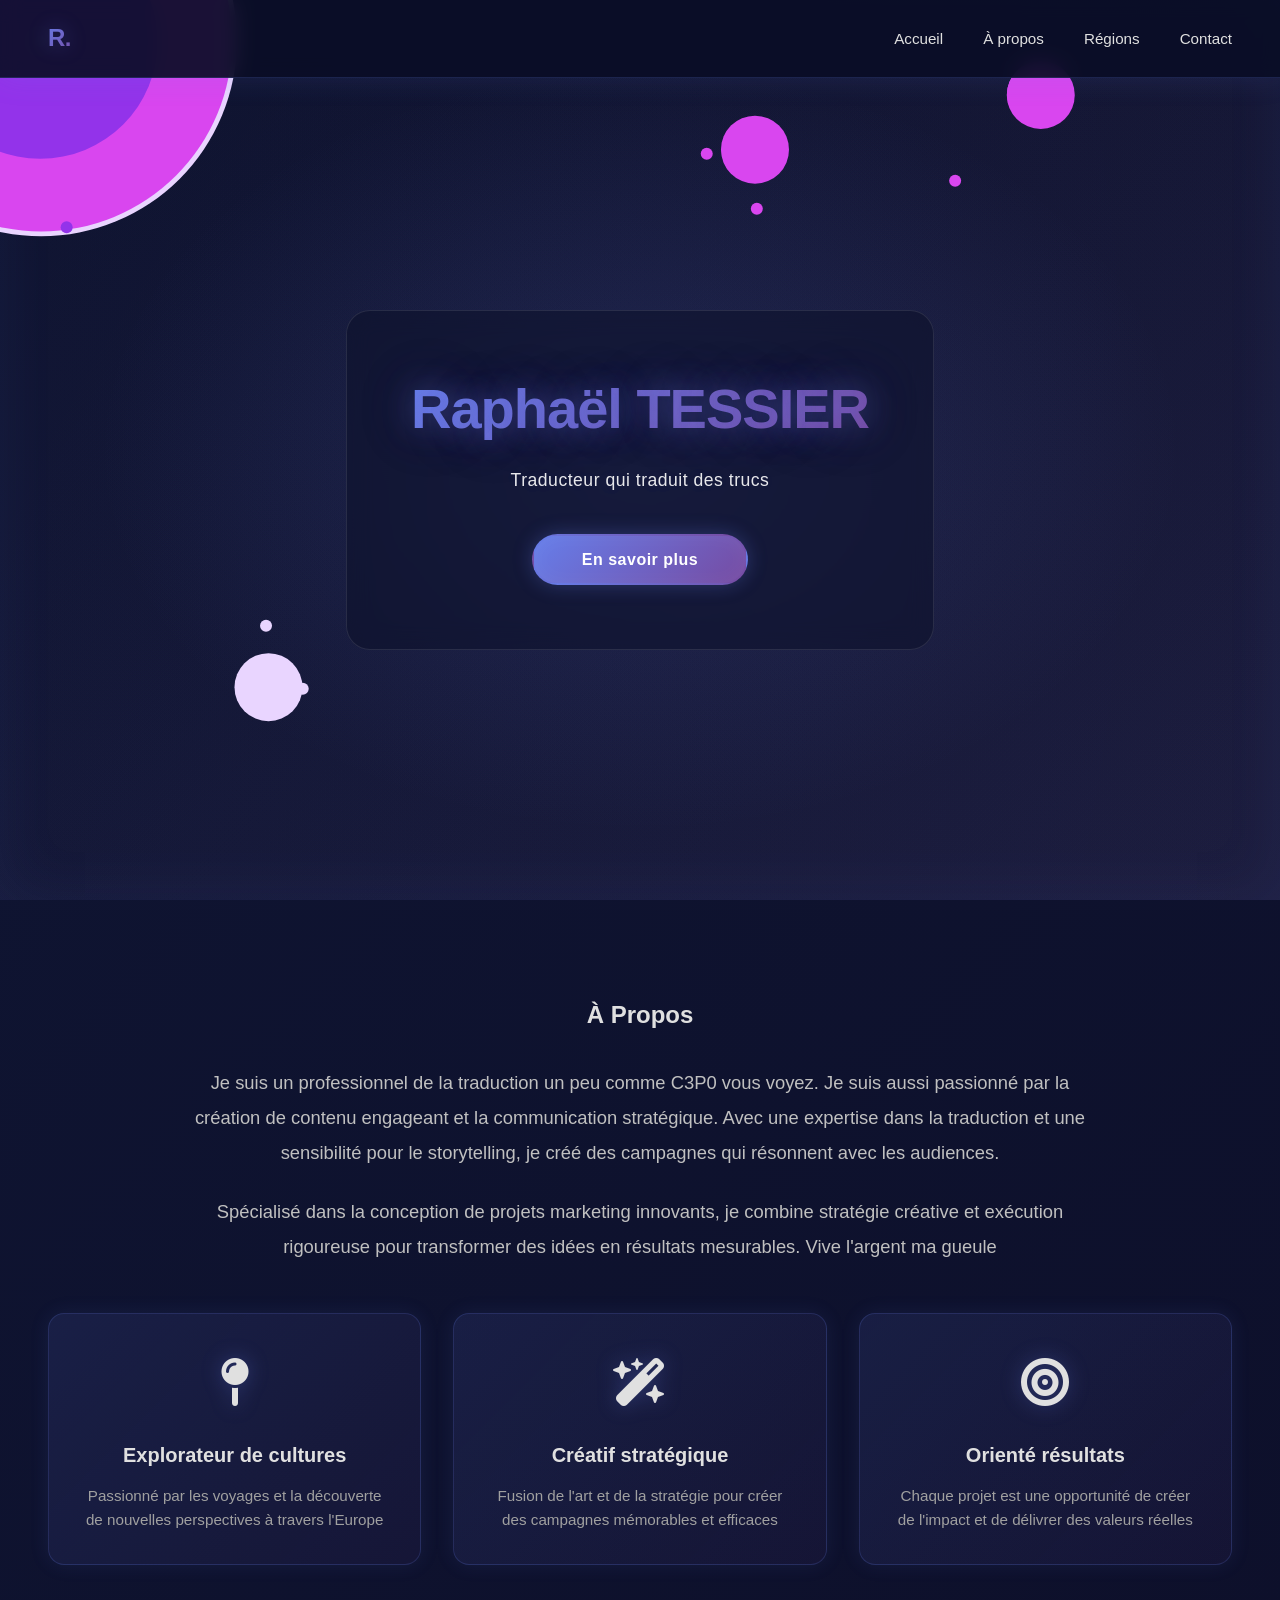
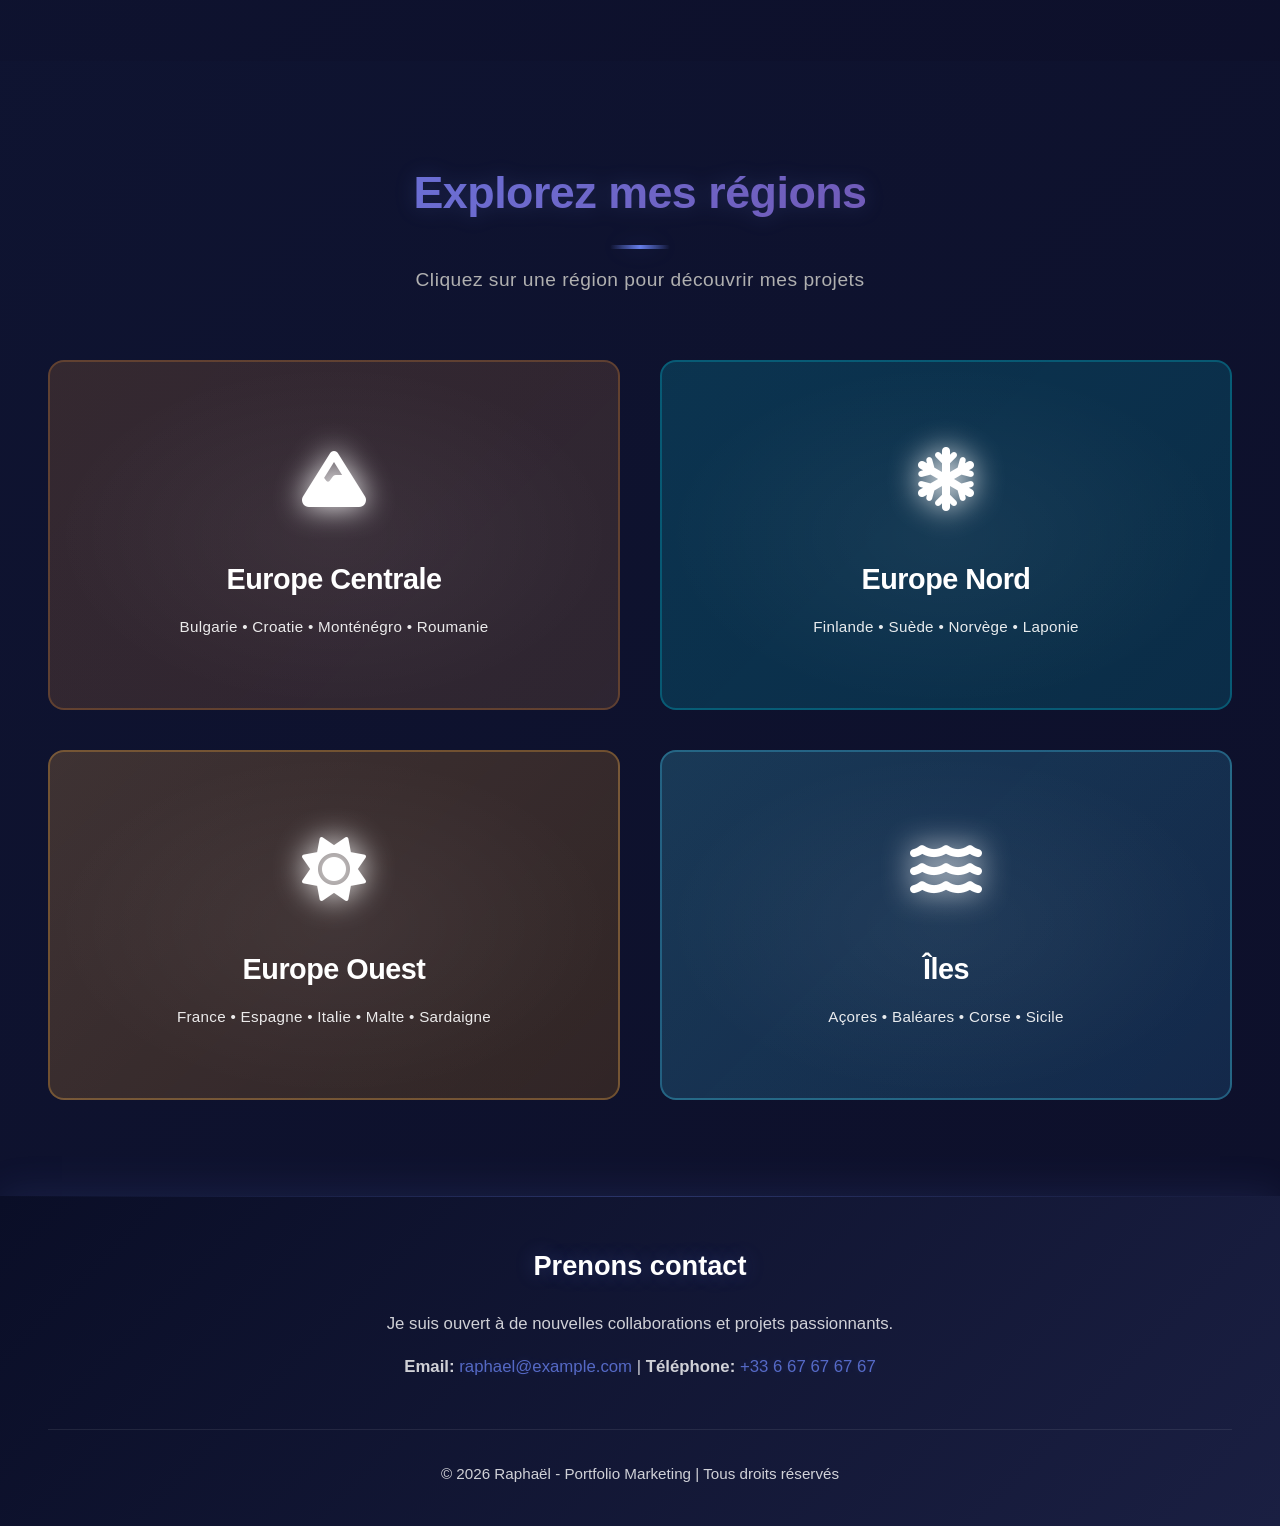
==== index.html @ 7eb0694b "V1" ====
<!DOCTYPE html>
<html lang="fr">
<head>
    <meta charset="UTF-8">
    <meta name="viewport" content="width=device-width, initial-scale=1.0">
    <title>Raphaël - Portfolio Marketing</title>
    <link rel="stylesheet" href="https://cdnjs.cloudflare.com/ajax/libs/font-awesome/6.4.0/css/all.min.css">
    <link rel="stylesheet" href="style.css">
    <!-- CSS externe: tous les styles sont dans style.css -->
</head>
<body>
    <script>
        // Scrollbar color based on active section
        const sections = document.querySelectorAll('section');
        const html = document.documentElement;

        const observer = new IntersectionObserver((entries) => {
            entries.forEach(entry => {
                if (entry.isIntersecting) {
                    const sectionId = entry.target.id;
                    let sectionClass = 'section-accueil';
                    
                    if (sectionId === 'accueil') sectionClass = 'section-accueil';
                    else if (sectionId === 'bio') sectionClass = 'section-bio';
                    else if (sectionId === 'portfolio') sectionClass = 'section-bio';
                    else if (sectionId === 'contact-footer') sectionClass = 'section-footer';
                    
                    html.className = sectionClass;
                }
            });
        }, {
            threshold: 0.3
        });

        sections.forEach(section => observer.observe(section));
    </script>
    <!-- NAVIGATION -->
    <nav>
        <div class="nav-brand">R.</div>
        <ul class="nav-links">
            <li><a href="#accueil">Accueil</a></li>
            <li><a href="#bio">À propos</a></li>
            <li><a href="#portfolio">Régions</a></li>
            <li><a href="#contact-footer">Contact</a></li>
        </ul>
    </nav>

    <!-- HERO / COVER PAGE -->
    <section id="accueil" class="hero">
        <canvas id="hero-canvas" class="hero-canvas"></canvas>
        
        <div class="hero-content">
            <h1>Raphaël TESSIER</h1>
            <p>Traducteur qui traduit des trucs</p>
            <button class="cta-button" onclick="document.getElementById('bio').scrollIntoView({behavior: 'smooth'})">En savoir plus</button>
        </div>
    </section>

    <!-- BIO SECTION -->
    <section id="bio" class="bio-section">
        <div class="bio-header">
            <h2>À Propos</h2>
        </div>
        <div class="bio-text">
            <p>
                Je suis un professionnel de la traduction un peu comme C3P0 vous voyez. Je suis aussi passionné par la création de contenu engageant et la communication stratégique. Avec une expertise dans la traduction et une sensibilité pour le storytelling, je créé des campagnes qui résonnent avec les audiences.
            </p>
            <p>
                Spécialisé dans la conception de projets marketing innovants, je combine stratégie créative et exécution rigoureuse pour transformer des idées en résultats mesurables. Vive l'argent ma gueule
            </p>
        </div>
        <div class="bio-highlights">
            <div class="highlight">
                <div class="highlight-icon"><i class="fas fa-map-pin"></i></div>
                <div class="highlight-content">
                    <h3>Explorateur de cultures</h3>
                    <p>Passionné par les voyages et la découverte de nouvelles perspectives à travers l'Europe</p>
                </div>
            </div>
            <div class="highlight">
                <div class="highlight-icon"><i class="fas fa-wand-magic-sparkles"></i></div>
                <div class="highlight-content">
                    <h3>Créatif stratégique</h3>
                    <p>Fusion de l'art et de la stratégie pour créer des campagnes mémorables et efficaces</p>
                </div>
            </div>
            <div class="highlight">
                <div class="highlight-icon"><i class="fas fa-bullseye"></i></div>
                <div class="highlight-content">
                    <h3>Orienté résultats</h3>
                    <p>Chaque projet est une opportunité de créer de l'impact et de délivrer des valeurs réelles</p>
                </div>
            </div>
        </div>
    </section>

    <!-- PORTFOLIO SECTIONS GRID -->
    <section id="portfolio" class="portfolio-section">
        <div class="portfolio-header">
            <h2>Explorez mes régions</h2>
            <p>Cliquez sur une région pour découvrir mes projets</p>
        </div>
        <div class="portfolio-grid">
            <a href="europe-centrale.html" class="portfolio-tile tile-centrale">
                <div class="tile-icon"><i class="fas fa-mountain"></i></div>
                <h3>Europe Centrale</h3>
                <p>Bulgarie • Croatie • Monténégro • Roumanie</p>
                <div class="tile-glow"></div>
            </a>
            <a href="europe-nord.html" class="portfolio-tile tile-nord">
                <div class="tile-icon"><i class="fas fa-snowflake"></i></div>
                <h3>Europe Nord</h3>
                <p>Finlande • Suède • Norvège • Laponie</p>
                <div class="tile-glow"></div>
            </a>
            <a href="europe-ouest.html" class="portfolio-tile tile-ouest">
                <div class="tile-icon"><i class="fas fa-sun"></i></div>
                <h3>Europe Ouest</h3>
                <p>France • Espagne • Italie • Malte • Sardaigne</p>
                <div class="tile-glow"></div>
            </a>
            <a href="iles.html" class="portfolio-tile tile-iles">
                <div class="tile-icon"><i class="fas fa-water"></i></div>
                <h3>Îles</h3>
                <p>Açores • Baléares • Corse • Sicile</p>
                <div class="tile-glow"></div>
            </a>
        </div>
    </section>

    <!-- CONTACT FOOTER -->
    <footer id="contact-footer">
        <div class="footer-content">
            <h3>Prenons contact</h3>
            <p>Je suis ouvert à de nouvelles collaborations et projets passionnants.</p>
            <p>
                <strong>Email:</strong> <a href="mailto:raphael@example.com">raphael@example.com</a> | 
                <strong>Téléphone:</strong> <a href="tel:+33612345678">+33 6 67 67 67 67</a>
            </p>
            <p style="margin-top: 3rem; border-top: 1px solid rgba(255,255,255,0.1); padding-top: 2rem; font-size: 0.95rem;">
                &copy; 2026 Raphaël - Portfolio Marketing | Tous droits réservés
            </p>
        </div>
    </footer>

    <script>
        // ==================== LUCIOLES DANS HERO ====================
        const heroCanvas = document.getElementById('hero-canvas');
        const heroSection = document.getElementById('accueil');
        const ctx = heroCanvas.getContext('2d');

        let W, H;
        function resizeHeroCanvas() {
            W = heroCanvas.width = heroSection.offsetWidth;
            H = heroCanvas.height = heroSection.offsetHeight;
        }
        resizeHeroCanvas();
        window.addEventListener('resize', resizeHeroCanvas, { passive: true });

        // ==================== LUCIOLES STATE ====================
        const NUM_LUCIOLES = 4;
        const lucioles = [];

        class Luciole {
            constructor(x, y) {
                this.x = x;
                this.y = y;
                this.vx = (Math.random() - 0.5) * 2;
                this.vy = (Math.random() - 0.5) * 2;
                this.wanderAngle = Math.random() * Math.PI * 2;
                this.time = Math.random() * Math.PI * 2;
                this.blinkPhase = Math.random() * Math.PI * 2;
                this.trail = [];
                this.particles = [];
                this.color = ['#a855f7', '#9333ea', '#d946ef', '#e9d5ff'][Math.floor(Math.random() * 4)];
            }

            update() {
                this.time += 0.012;
                
                // Wandering aléatoire
                this.wanderAngle += (Math.random() - 0.5) * 0.12;
                const wanderX = Math.cos(this.wanderAngle) * 1.5 + Math.sin(this.time * 0.8) * 0.8;
                const wanderY = Math.sin(this.wanderAngle) * 1.2 + Math.cos(this.time * 0.6) * 0.6;
                
                this.vx = 0.95 * this.vx + 0.05 * wanderX;
                this.vy = 0.95 * this.vy + 0.05 * wanderY;

                // Limiter la vélocité
                const speed = Math.hypot(this.vx, this.vy);
                if (speed > 3) {
                    this.vx = (this.vx / speed) * 3;
                    this.vy = (this.vy / speed) * 3;
                }

                this.x += this.vx;
                this.y += this.vy;

                // Confinement avec rebond
                if (this.x < 40 || this.x > W - 40) this.vx *= -0.8;
                if (this.y < 40 || this.y > H - 40) this.vy *= -0.8;
                this.x = Math.max(40, Math.min(W - 40, this.x));
                this.y = Math.max(40, Math.min(H - 40, this.y));

                // Trail
                this.trail.unshift({ x: this.x, y: this.y });
                if (this.trail.length > 20) this.trail.pop();

                // Blink
                this.blinkPhase += 0.05 + Math.sin(this.time * 0.5) * 0.02;

                // Particles
                if (Math.random() < 0.05) {
                    const angle = Math.random() * Math.PI * 2;
                    const dist = 20 + Math.random() * 40;
                    this.particles.push({
                        x: this.x + Math.cos(angle) * dist,
                        y: this.y + Math.sin(angle) * dist,
                        vx: (Math.random() - 0.5) * 3,
                        vy: (Math.random() - 0.5) * 3,
                        life: 1
                    });
                }

                // Update particles
                for (let i = this.particles.length - 1; i >= 0; i--) {
                    const p = this.particles[i];
                    p.x += p.vx;
                    p.y += p.vy;
                    p.life -= 0.025;
                    p.vy += 0.1;
                    if (p.life <= 0) this.particles.splice(i, 1);
                }
            }

            draw() {
                // Trail rendering - plus blurry et subtil
                for (let i = this.trail.length - 1; i >= 0; i--) {
                    const progress = 1 - i / this.trail.length;
                    const alpha = progress * progress * 0.12;  // Réduit pour plus de subtilité
                    const radius = progress * 8;  // Augmenté pour plus de blur
                    const grd = ctx.createRadialGradient(this.trail[i].x, this.trail[i].y, 0, this.trail[i].x, this.trail[i].y, radius * 5);  // Augmenté
                    grd.addColorStop(0, this.color.replace(')', `, ${alpha})`).replace('rgb', 'rgba'));
                    grd.addColorStop(1, this.color.replace(')', ', 0)').replace('rgb', 'rgba'));
                    ctx.beginPath();
                    ctx.arc(this.trail[i].x, this.trail[i].y, radius * 5, 0, Math.PI * 2);
                    ctx.fillStyle = grd;
                    ctx.fill();
                }

                // Particles rendering
                for (let i = this.particles.length - 1; i >= 0; i--) {
                    const p = this.particles[i];
                    const pGrad = ctx.createRadialGradient(p.x, p.y, 0, p.x, p.y, 6);  // Augmenté pour blur
                    pGrad.addColorStop(0, this.color.replace(')', `, ${p.life * 0.3})`).replace('rgb', 'rgba'));  // Réduit pour plus sombre
                    pGrad.addColorStop(1, this.color.replace(')', ', 0)').replace('rgb', 'rgba'));
                    ctx.beginPath();
                    ctx.arc(p.x, p.y, 6, 0, Math.PI * 2);
                    ctx.fillStyle = pGrad;
                    ctx.fill();
                }

                // Glow system - plus blurry, plus sombre, plus glowing
                const blink = Math.max(0.4, 0.65 + 0.35 * Math.sin(this.blinkPhase));  // Min réduit pour plus sombre
                const glowR = 56 * blink;  // Augmenté pour plus de glow
                
                // Halo externe subtil - délicat et soft
                const ambientGlow = ctx.createRadialGradient(this.x, this.y, 0, this.x, this.y, glowR * 3.5);
                ambientGlow.addColorStop(0, this.color.replace(')', `, ${0.5 * blink})`).replace('rgb', 'rgba'));
                ambientGlow.addColorStop(0.5, this.color.replace(')', `, ${0.2 * blink})`).replace('rgb', 'rgba'));
                ambientGlow.addColorStop(1, this.color.replace(')', ', 0)').replace('rgb', 'rgba'));
                ctx.beginPath();
                ctx.arc(this.x, this.y, glowR * 3.5, 0, Math.PI * 2);
                ctx.fillStyle = ambientGlow;
                ctx.fill();

                // Glow extérieur - subtil
                const outer = ctx.createRadialGradient(this.x, this.y, 0, this.x, this.y, glowR * 1.8);
                outer.addColorStop(0, this.color.replace(')', `, ${0.35 * blink})`).replace('rgb', 'rgba'));
                outer.addColorStop(1, this.color.replace(')', ', 0)').replace('rgb', 'rgba'));
                ctx.beginPath();
                ctx.arc(this.x, this.y, glowR * 1.8, 0, Math.PI * 2);
                ctx.fillStyle = outer;
                ctx.fill();

                // Glow central - modéré
                const mid = ctx.createRadialGradient(this.x, this.y, 0, this.x, this.y, 18 * blink);
                mid.addColorStop(0, this.color.replace(')', `, ${0.55 * blink})`).replace('rgb', 'rgba'));
                mid.addColorStop(1, this.color.replace(')', ', 0)').replace('rgb', 'rgba'));
                ctx.beginPath();
                ctx.arc(this.x, this.y, 18 * blink, 0, Math.PI * 2);
                ctx.fillStyle = mid;
                ctx.fill();

                // Noyau lumineux - plus blurry et moins visible (plus sombre)
                const core = ctx.createRadialGradient(this.x, this.y, 0, this.x, this.y, 12);  // Augmenté de 8 pour blur
                core.addColorStop(0, 'rgba(220, 250, 255, 0.65)');  // Réduit de 0.95 à 0.65
                core.addColorStop(1, 'rgba(129, 230, 255, 0)');
                ctx.beginPath();
                ctx.arc(this.x, this.y, 12, 0, Math.PI * 2);
                ctx.fillStyle = core;
                ctx.fill();
                
                // Coeur blanc - plus petit et plus sombre
                ctx.fillStyle = 'rgba(255, 255, 255, 0.5)';  // Réduit de 0.95 à 0.5
                ctx.beginPath();
                ctx.arc(this.x, this.y, 2, 0, Math.PI * 2);  // Réduit de 3 à 2
                ctx.fill();
            }
        }

        // Créer les lucioles
        for (let i = 0; i < NUM_LUCIOLES; i++) {
            const x = Math.random() * W;
            const y = Math.random() * H;
            lucioles.push(new Luciole(x, y));
        }

        // Animation loop
        function animateHeroLucioles() {
            ctx.clearRect(0, 0, W, H);
            
            lucioles.forEach(luciole => {
                luciole.update();
                luciole.draw();
            });
            
            requestAnimationFrame(animateHeroLucioles);
        }

        animateHeroLucioles();
    </script>

</body>
</html>
---- style.css ----
* {
    margin: 0;
    padding: 0;
    box-sizing: border-box;
}

html {
    scroll-behavior: smooth;
    scrollbar-width: thin;
    scrollbar-color: #667eea transparent;
}

/* Scrollbar styling pour Chrome/Safari/Edge */
::-webkit-scrollbar {
    width: 12px;
}

::-webkit-scrollbar-track {
    background: transparent;
}

::-webkit-scrollbar-thumb {
    background: linear-gradient(135deg, #667eea 0%, #764ba2 100%);
    border-radius: 6px;
    box-shadow: 0 0 10px rgba(102, 126, 234, 0.4);
    transition: all 0.3s ease;
}

::-webkit-scrollbar-thumb:hover {
    box-shadow: 0 0 20px rgba(102, 126, 234, 0.6);
}

/* Scrollbar colors for different sections */
html.section-accueil ::-webkit-scrollbar-thumb {
    background: linear-gradient(135deg, #667eea 0%, #764ba2 100%);
    box-shadow: 0 0 10px rgba(102, 126, 234, 0.4);
}

html.section-bio ::-webkit-scrollbar-thumb {
    background: linear-gradient(135deg, #667eea 0%, #764ba2 100%);
    box-shadow: 0 0 10px rgba(102, 126, 234, 0.4);
}

html.section-centrale ::-webkit-scrollbar-thumb {
    background: linear-gradient(135deg, #B8860B 0%, #D4AF37 100%);
    box-shadow: 0 0 10px rgba(184, 134, 11, 0.4);
}

html.section-nord ::-webkit-scrollbar-thumb {
    background: linear-gradient(135deg, #64C8FF 0%, #00B0FF 100%);
    box-shadow: 0 0 10px rgba(100, 200, 255, 0.4);
}

html.section-ouest ::-webkit-scrollbar-thumb {
    background: linear-gradient(135deg, #FFD764 0%, #FFC107 100%);
    box-shadow: 0 0 10px rgba(255, 215, 100, 0.4);
}

html.section-iles ::-webkit-scrollbar-thumb {
    background: linear-gradient(135deg, #64C8FF 0%, #4da6c7 100%);
    box-shadow: 0 0 10px rgba(100, 200, 255, 0.4);
}

html.section-footer ::-webkit-scrollbar-thumb {
    background: linear-gradient(135deg, #667eea 0%, #764ba2 100%);
    box-shadow: 0 0 10px rgba(102, 126, 234, 0.4);
}

@import url('https://fonts.googleapis.com/css2?family=DM+Sans:ital,opsz,wght@0,9..146,100..700;1,9..146,100..700&display=swap');

body {
    font-family: 'DM Sans', -apple-system, BlinkMacSystemFont, 'Segoe UI', sans-serif;
    overflow-x: hidden;
    background: #0a0e27;
    color: #e0e0e0;
    line-height: 1.6;
}

/* ===== NAVIGATION ===== */
nav {
    position: fixed;
    top: 0;
    width: 100%;
    background: rgba(10, 14, 39, 0.92);
    backdrop-filter: blur(10px);
    z-index: 1000;
    padding: 1.2rem 3rem;
    display: flex;
    justify-content: space-between;
    align-items: center;
    box-shadow: 0 0 30px rgba(102, 126, 234, 0.15);
    border-bottom: 1px solid rgba(102, 126, 234, 0.2);
}

.nav-brand {
    font-size: 1.5rem;
    font-weight: 800;
    background: linear-gradient(135deg, #667eea 0%, #764ba2 100%);
    -webkit-background-clip: text;
    -webkit-text-fill-color: transparent;
    background-clip: text;
    letter-spacing: -0.5px;
    filter: drop-shadow(0 0 10px rgba(102, 126, 234, 0.3));
    cursor: pointer;
    text-decoration: none;
}

.nav-links {
    display: flex;
    gap: 2.5rem;
    list-style: none;
}

.nav-links a {
    color: #e0e0e0;
    text-decoration: none;
    font-size: 0.95rem;
    font-weight: 500;
    transition: all 0.3s cubic-bezier(0.4, 0, 0.2, 1);
    position: relative;
}

.nav-links a::after {
    content: '';
    position: absolute;
    bottom: -4px;
    left: 0;
    width: 0;
    height: 2px;
    background: linear-gradient(135deg, #667eea 0%, #764ba2 100%);
    box-shadow: 0 0 10px rgba(102, 126, 234, 0.4);
    transition: width 0.3s cubic-bezier(0.4, 0, 0.2, 1);
}

.nav-links a:hover::after {
    width: 100%;
}

/* ===== HERO / COVER PAGE ===== */
.hero {
    height: 100vh;
    display: flex;
    align-items: center;
    justify-content: center;
    background: radial-gradient(ellipse at 50% 50%, rgba(102, 126, 234, 0.15) 0%, transparent 60%), 
                linear-gradient(135deg, #0a0e27 0%, #1a1c3c 100%);
    color: white;
    text-align: center;
    position: relative;
    overflow: hidden;
    padding-top: 60px;
    box-shadow: inset 0 0 60px rgba(102, 126, 234, 0.08);
}

.hero::before {
    content: '';
    position: absolute;
    width: 400%;
    height: 400%;
    background: 
        radial-gradient(circle at 20% 50%, rgba(102, 126, 234, 0.08) 0%, transparent 50%),
        radial-gradient(circle at 80% 80%, rgba(118, 75, 162, 0.05) 0%, transparent 50%);
    animation: gradientShift 15s ease infinite;
}

@keyframes gradientShift {
    0%, 100% { transform: translate(0, 0); }
    50% { transform: translate(-50px, -50px); }
}

.hero-canvas {
    position: absolute;
    top: 0;
    left: 0;
    width: 100%;
    height: 100%;
    z-index: 1;
    pointer-events: none;
}

.hero-content {
    position: relative;
    z-index: 2;
    animation: fadeInUp 0.8s ease-out;
    max-width: 800px;
    background: rgba(10, 14, 39, 0.5);
    backdrop-filter: blur(12px);
    -webkit-backdrop-filter: blur(12px);
    padding: 4rem;
    border-radius: 24px;
    border: 1px solid rgba(255, 255, 255, 0.1);
}

@keyframes fadeInUp {
    from {
        opacity: 0;
        transform: translateY(50px);
    }
    to {
        opacity: 1;
        transform: translateY(0);
    }
}

.hero h1 {
    font-size: clamp(2rem, 6vw, 3.5rem);
    margin-bottom: 1.5rem;
    font-weight: 900;
    text-shadow: 0 0 30px rgba(102, 126, 234, 0.4), 0 0 60px rgba(118, 75, 162, 0.3);
    letter-spacing: -1px;
    line-height: 1.2;
    background: linear-gradient(135deg, #667eea 0%, #764ba2 100%);
    -webkit-background-clip: text;
    -webkit-text-fill-color: transparent;
    background-clip: text;
}

.hero p {
    font-size: 1.1rem;
    margin-bottom: 2.5rem;
    opacity: 0.9;
    font-weight: 300;
    letter-spacing: 0.5px;
    text-shadow: 0 0 20px rgba(102, 126, 234, 0.2);
}

.cta-button {
    display: inline-block;
    padding: 0.9rem 3rem;
    background: linear-gradient(135deg, #667eea 0%, #764ba2 100%);
    color: white;
    text-decoration: none;
    border-radius: 50px;
    font-weight: 700;
    transition: all 0.3s cubic-bezier(0.4, 0, 0.2, 1);
    cursor: pointer;
    border: 2px solid transparent;
    font-size: 1rem;
    box-shadow: 0 0 20px rgba(102, 126, 234, 0.3), inset 0 0 20px rgba(255, 255, 255, 0.05);
    letter-spacing: 0.5px;
}

.cta-button:hover {
    transform: translateY(-4px);
    box-shadow: 0 0 40px rgba(102, 126, 234, 0.5), inset 0 0 20px rgba(255, 255, 255, 0.1);
    border-color: rgba(102, 126, 234, 0.3);
}

.cta-button:active {
    transform: translateY(-1px);
}

/* ===== PARTICLES / LUCIOLES ===== */
.particle {
    position: absolute;
    width: 8px;
    height: 8px;
    border-radius: 50%;
    background: radial-gradient(circle at 30% 30%, rgba(102, 126, 234, 0.8), rgba(118, 75, 162, 0.4));
    box-shadow: 0 0 15px rgba(102, 126, 234, 0.6), 0 0 30px rgba(118, 75, 162, 0.4);
    filter: blur(0.5px);
}

.particle-1 { top: 15%; left: 10%; animation: float 8s ease-in-out infinite, glow 3s ease-in-out infinite; }
.particle-2 { top: 25%; right: 15%; animation: float 10s ease-in-out infinite 1s, glow 2.5s ease-in-out infinite 0.5s; }
.particle-3 { top: 40%; left: 5%; animation: float 12s ease-in-out infinite 2s, glow 3.5s ease-in-out infinite 1s; }
.particle-4 { top: 35%; right: 10%; animation: float 9s ease-in-out infinite 1.5s, glow 2.8s ease-in-out infinite 0.8s; }
.particle-5 { top: 55%; left: 15%; animation: float 11s ease-in-out infinite 0.5s, glow 3.2s ease-in-out infinite 0.3s; }
.particle-6 { top: 50%; right: 20%; animation: float 13s ease-in-out infinite 2.5s, glow 2.6s ease-in-out infinite 1.2s; }
.particle-7 { top: 20%; left: 25%; animation: float 10.5s ease-in-out infinite 1s, glow 3.1s ease-in-out infinite 0.6s; }
.particle-8 { top: 60%; right: 5%; animation: float 12.5s ease-in-out infinite 1.8s, glow 2.9s ease-in-out infinite 0.9s; }

@keyframes float {
    0%, 100% { transform: translateY(0) translateX(0); opacity: 0.3; }
    25% { transform: translateY(-40px) translateX(30px); opacity: 0.7; }
    50% { transform: translateY(-80px) translateX(-20px); opacity: 0.5; }
    75% { transform: translateY(-40px) translateX(40px); opacity: 0.8; }
}

@keyframes glow {
    0%, 100% { box-shadow: 0 0 10px rgba(102, 126, 234, 0.4), 0 0 20px rgba(118, 75, 162, 0.2); }
    50% { box-shadow: 0 0 25px rgba(102, 126, 234, 0.8), 0 0 50px rgba(118, 75, 162, 0.5); }
}

/* ===== BIO SECTION ===== */
.bio-section {
    padding: 6rem 3rem;
    max-width: 1400px;
    margin: 0 auto;
    background: linear-gradient(135deg, rgba(102, 126, 234, 0.05) 0%, rgba(118, 75, 162, 0.03) 100%);
}

.bio-header {
    text-align: center;
    margin-bottom: 2rem;
}

.bio-text h2 {
    font-size: 2.8rem;
    margin-bottom: 1rem;
    font-weight: 700;
    background: linear-gradient(135deg, #667eea 0%, #764ba2 100%);
    -webkit-background-clip: text;
    -webkit-text-fill-color: transparent;
    background-clip: text;
    filter: drop-shadow(0 0 10px rgba(102, 126, 234, 0.2));
    position: relative;
    letter-spacing: -0.5px;
}

.bio-text h2::after {
    content: '';
    display: block;
    width: 60px;
    height: 4px;
    background: linear-gradient(90deg, transparent, #667eea, transparent);
    margin: 1rem auto 0;
    border-radius: 2px;
}

.bio-text p {
    font-size: 1.15rem;
    color: #c0c0c0;
    line-height: 1.9;
    max-width: 900px;
    margin: 0 auto 1.5rem;
    text-align: center;
}

.bio-highlights {
    display: grid;
    grid-template-columns: repeat(auto-fit, minmax(280px, 1fr));
    gap: 2rem;
    margin-top: 3rem;
}

.highlight {
    display: flex;
    flex-direction: column;
    align-items: center;
    text-align: center;
    padding: 2rem;
    background: linear-gradient(135deg, rgba(102, 126, 234, 0.12) 0%, rgba(118, 75, 162, 0.08) 100%);
    border-radius: 16px;
    border: 1px solid rgba(102, 126, 234, 0.2);
    box-shadow: 0 0 20px rgba(102, 126, 234, 0.1);
    transition: all 0.3s ease;
}

.highlight:hover {
    transform: translateY(-10px);
    background: linear-gradient(135deg, rgba(102, 126, 234, 0.18) 0%, rgba(118, 75, 162, 0.12) 100%);
    box-shadow: 0 0 30px rgba(102, 126, 234, 0.2);
    border-color: rgba(102, 126, 234, 0.4);
}

.highlight-icon {
    font-size: 3rem;
    margin-bottom: 1rem;
    filter: drop-shadow(0 0 10px rgba(102, 126, 234, 0.3));
}

.highlight-content h3 {
    font-weight: 800;
    margin-bottom: 0.8rem;
    color: #e0e0e0;
    font-size: 1.25rem;
}

.highlight-content p {
    margin: 0;
    font-size: 0.95rem;
    color: #a0a0a0;
    line-height: 1.6;
}

/* ===== SECTIONS CONTAINER ===== */
.section {
    min-height: 100vh;
    padding: 6rem 3rem;
    position: relative;
    scroll-margin-top: 60px;
}

.section-inner {
    max-width: 1400px;
    margin: 0 auto;
    position: relative;
    z-index: 10;
}

.section-title {
    text-align: center;
    font-size: 2.8rem;
    margin-bottom: 1rem;
    font-weight: 700;
    position: relative;
    letter-spacing: -0.5px;
    color: white;
    text-shadow: 0 0 20px rgba(102, 126, 234, 0.3);
}

.section-subtitle {
    text-align: center;
    font-size: 1.2rem;
    margin-bottom: 4rem;
    font-weight: 500;
    opacity: 0.8;
    letter-spacing: 0.5px;
    color: #b0b0b0;
}

.section-title::after {
    content: '';
    display: block;
    width: 60px;
    height: 4px;
    background: linear-gradient(90deg, transparent, currentColor, transparent);
    margin: 1rem auto 0;
    border-radius: 2px;
}

/* ===== EUROPE CENTRALE ===== */
#europe-centrale {
    background: radial-gradient(ellipse at 50% 0%, rgba(184, 134, 11, 0.15) 0%, transparent 60%),
                linear-gradient(135deg, #1a1410 0%, #2a1a0f 100%);
    color: #e0d0c0;
    position: relative;
    box-shadow: inset 0 0 60px rgba(184, 134, 11, 0.08);
}

.centrale-animation {
    position: absolute;
    top: 0;
    left: 0;
    width: 100%;
    height: 100%;
    z-index: 0;
    overflow: hidden;
}

.mountain {
    position: absolute;
    bottom: 0;
    opacity: 0.15;
}

.mountain-1 { left: 0; width: 400px; height: 300px; animation: sway 8s ease-in-out infinite; }
.mountain-2 { right: 0; width: 500px; height: 350px; animation: sway 10s ease-in-out infinite 2s; }

@keyframes sway {
    0%, 100% { transform: translateY(0px); }
    50% { transform: translateY(-20px); }
}

/* ===== EUROPE NORD ===== */
#europe-nord {
    background: radial-gradient(ellipse at 50% 0%, rgba(100, 200, 255, 0.15) 0%, transparent 60%),
                linear-gradient(135deg, #0a1628 0%, #0f1f35 100%);
    color: #c0d8e8;
    position: relative;
    box-shadow: inset 0 0 60px rgba(100, 200, 255, 0.08);
}

.nord-animation {
    position: absolute;
    top: 0;
    left: 0;
    width: 100%;
    height: 100%;
    z-index: 0;
}

.snowflake {
    position: absolute;
    width: 60px;
    height: 60px;
    opacity: 0.25;
    z-index: 5;
    color: #64C8FF;
}

.snowflake:nth-child(1) { top: 10%; left: 5%; animation: snowfall 10s linear infinite, sway-left 4s ease-in-out infinite; }
.snowflake:nth-child(2) { top: 20%; left: 15%; animation: snowfall 12s linear infinite 2s, sway-left 5s ease-in-out infinite; }
.snowflake:nth-child(3) { top: 30%; right: 10%; animation: snowfall 14s linear infinite 1s, sway-right 4.5s ease-in-out infinite; }
.snowflake:nth-child(4) { top: 40%; right: 5%; animation: snowfall 11s linear infinite 3s, sway-right 5.5s ease-in-out infinite; }
.snowflake:nth-child(5) { top: 50%; left: 20%; animation: snowfall 13s linear infinite 1.5s, sway-left 4.2s ease-in-out infinite; }
.snowflake:nth-child(6) { top: 60%; right: 20%; animation: snowfall 12s linear infinite 2.5s, sway-right 5s ease-in-out infinite; }

@keyframes snowfall {
    0% { transform: translateY(-100px); opacity: 0; }
    10% { opacity: 0.25; }
    90% { opacity: 0.25; }
    100% { transform: translateY(calc(100vh + 100px)); opacity: 0; }
}

@keyframes sway-left {
    0%, 100% { transform: translateX(0); }
    50% { transform: translateX(-30px); }
}

@keyframes sway-right {
    0%, 100% { transform: translateX(0); }
    50% { transform: translateX(30px); }
}

/* ===== EUROPE OUEST ===== */
#europe-ouest {
    background: radial-gradient(ellipse at 50% 0%, rgba(255, 215, 100, 0.15) 0%, transparent 60%),
                linear-gradient(135deg, #1a1410 0%, #241803 100%);
    color: #e8dcc0;
    position: relative;
    box-shadow: inset 0 0 60px rgba(255, 215, 100, 0.08);
}

.ouest-animation {
    position: absolute;
    top: 0;
    left: 0;
    width: 100%;
    height: 100%;
    z-index: 0;
}

.sun {
    position: absolute;
    width: 200px;
    height: 200px;
    background: radial-gradient(circle at 30% 30%, rgba(255, 230, 109, 0.4) 0%, transparent 70%);
    border-radius: 50%;
    top: 5%;
    right: 10%;
    animation: sunSway 6s ease-in-out infinite;
}

@keyframes sunSway {
    0%, 100% { transform: translate(0, 0) scale(1); }
    50% { transform: translate(20px, 20px) scale(1.1); }
}

.light-ray {
    position: absolute;
    width: 300px;
    height: 300px;
    border-radius: 50%;
    background: radial-gradient(circle, rgba(255, 200, 87, 0.15) 0%, transparent 70%);
    animation: pulse 4s ease-in-out infinite;
}

.light-ray-1 { top: 10%; right: 5%; animation: pulse 4s ease-in-out infinite; }
.light-ray-2 { top: 20%; right: 2%; animation: pulse 5s ease-in-out infinite 1s; }

@keyframes pulse {
    0%, 100% { transform: scale(1); opacity: 0.3; }
    50% { transform: scale(1.2); opacity: 0.5; }
}

/* ===== ILES ===== */
#iles {
    background: radial-gradient(ellipse at 50% 0%, rgba(100, 200, 255, 0.15) 0%, transparent 60%),
                linear-gradient(135deg, #0a1825 0%, #0f2438 100%);
    color: #b0d8e8;
    position: relative;
    overflow: hidden;
    box-shadow: inset 0 0 60px rgba(100, 200, 255, 0.08);
}

.iles-animation {
    position: absolute;
    bottom: 0;
    left: 0;
    width: 100%;
    height: 300px;
    z-index: 0;
}

.wave-wrapper {
    position: absolute;
    width: 200%;
    height: 120px;
    bottom: 0;
}

.wave {
    position: absolute;
    width: 100%;
    height: 100%;
    background-image: url("data:image/svg+xml,%3Csvg xmlns='http://www.w3.org/2000/svg' viewBox='0 0 1200 120'%3E%3Cpath d='M0,50 Q300,0 600,50 T1200,50 L1200,120 L0,120 Z' fill='%234da6c7'/%3E%3C/svg%3E");
    background-repeat: repeat-x;
    background-size: 600px 100%;
}

.wave-1 { opacity: 0.4; animation: wave 12s linear infinite; }
.wave-2 { opacity: 0.6; animation: wave 8s linear infinite reverse; bottom: 10px; }
.wave-3 { opacity: 0.3; animation: wave 15s linear infinite; bottom: 20px; }

@keyframes wave {
    0% { background-position: 0 0; }
    100% { background-position: 600px 0; }
}

.sun-top {
    position: absolute;
    width: 180px;
    height: 180px;
    background: radial-gradient(circle at 35% 35%, rgba(255, 215, 100, 0.4) 0%, transparent 70%);
    border-radius: 50%;
    top: 5%;
    right: 8%;
    animation: floatSun 5s ease-in-out infinite;
}

@keyframes floatSun {
    0%, 100% { transform: translateY(0) scale(1); }
    50% { transform: translateY(-30px) scale(1.05); }
}

/* ===== CONTENT GRID ===== */
.posts-grid {
    display: grid;
    grid-template-columns: repeat(2, 1fr);
    gap: 2.5rem;
    margin-top: 3rem;
}

.post-card {
    background: linear-gradient(135deg, rgba(255, 255, 255, 0.05) 0%, rgba(200, 200, 255, 0.03) 100%);
    border-radius: 14px;
    padding: 2rem;
    box-shadow: 0 0 30px rgba(102, 126, 234, 0.15), inset 0 0 20px rgba(102, 126, 234, 0.05);
    transition: all 0.4s cubic-bezier(0.4, 0, 0.2, 1);
    backdrop-filter: blur(10px);
    border: 1px solid rgba(102, 126, 234, 0.25);
    position: relative;
    overflow: hidden;
}

.post-card::before {
    content: '';
    position: absolute;
    top: 0;
    left: 0;
    right: 0;
    height: 3px;
    background: linear-gradient(90deg, #667eea 0%, #764ba2 100%);
    opacity: 0;
    box-shadow: 0 0 10px rgba(102, 126, 234, 0.4);
    transition: opacity 0.3s ease;
}

.post-card:hover::before {
    opacity: 1;
}

.post-card:hover {
    transform: translateY(-8px);
    box-shadow: 0 0 50px rgba(102, 126, 234, 0.25), inset 0 0 20px rgba(102, 126, 234, 0.08);
    border-color: rgba(102, 126, 234, 0.4);
}

.post-card h3 {
    font-size: 1.6rem;
    margin-bottom: 1rem;
    color: #e0e0e0;
    font-weight: 700;
    letter-spacing: -0.5px;
    text-shadow: 0 0 10px rgba(102, 126, 234, 0.2);
}

.post-card p {
    line-height: 1.8;
    color: #b0b0b0;
    margin-bottom: 1.5rem;
    font-size: 1.05rem;
}

.pdf-viewer {
    width: 100%;
    height: 500px;
    border: 1px solid #e0e0e0;
    border-radius: 12px;
    margin-top: 1.5rem;
    background: #f9f9f9;
}

/* ===== FOOTER ===== */
footer {
    background: linear-gradient(135deg, #0a0e27 0%, #1a1f42 100%);
    color: white;
    padding: 3rem 3rem 1.5rem;
    position: relative;
    overflow: hidden;
    box-shadow: 0 -0 40px rgba(102, 126, 234, 0.15);
}

footer::before {
    content: '';
    position: absolute;
    top: 0;
    left: 0;
    right: 0;
    height: 1px;
    background: linear-gradient(90deg, transparent, rgba(102, 126, 234, 0.3), transparent);
}

.footer-content {
    max-width: 1200px;
    margin: 0 auto;
    text-align: center;
    position: relative;
    z-index: 1;
}

.footer-content h3 {
    font-size: 1.7rem;
    margin-bottom: 1.5rem;
    text-shadow: 0 0 20px rgba(102, 126, 234, 0.3);
}

.footer-content p {
    margin: 1rem 0;
    opacity: 0.8;
    font-size: 1.05rem;
}

.footer-content a {
    color: #667eea;
    text-decoration: none;
    transition: all 0.3s ease;
    text-shadow: 0 0 10px rgba(102, 126, 234, 0.2);
}

.footer-content a:hover {
    color: #764ba2;
    text-shadow: 0 0 20px rgba(102, 126, 234, 0.4);
    text-decoration: underline;
}

/* ===== PORTFOLIO GRID ===== */
.portfolio-section {
    padding: 6rem 3rem;
    max-width: 1400px;
    margin: 0 auto;
    background: linear-gradient(135deg, rgba(102, 126, 234, 0.05) 0%, rgba(118, 75, 162, 0.03) 100%);
}

.portfolio-header {
    text-align: center;
    margin-bottom: 4rem;
}

.portfolio-header h2 {
    font-size: 2.8rem;
    margin-bottom: 1rem;
    font-weight: 700;
    background: linear-gradient(135deg, #667eea 0%, #764ba2 100%);
    -webkit-background-clip: text;
    -webkit-text-fill-color: transparent;
    background-clip: text;
    filter: drop-shadow(0 0 10px rgba(102, 126, 234, 0.2));
    position: relative;
    letter-spacing: -0.5px;
}

.portfolio-header h2::after {
    content: '';
    display: block;
    width: 60px;
    height: 4px;
    background: linear-gradient(90deg, transparent, #667eea, transparent);
    margin: 1rem auto 0;
    border-radius: 2px;
}

.portfolio-header p {
    font-size: 1.2rem;
    color: #b0b0b0;
    letter-spacing: 0.5px;
}

.portfolio-grid {
    display: grid;
    grid-template-columns: repeat(2, 1fr);
    gap: 2.5rem;
}

.portfolio-tile {
    position: relative;
    padding: 2.5rem 1.8rem;
    border-radius: 16px;
    text-decoration: none;
    color: white;
    cursor: pointer;
    transition: all 0.4s cubic-bezier(0.4, 0, 0.2, 1);
    border: 2px solid transparent;
    overflow: hidden;
    display: flex;
    flex-direction: column;
    align-items: center;
    text-align: center;
    min-height: 350px;
    justify-content: center;
}

.portfolio-tile::before {
    content: '';
    position: absolute;
    top: 0;
    left: 0;
    right: 0;
    bottom: 0;
    background: radial-gradient(ellipse at 50% 50%, rgba(255,255,255,0.05) 0%, transparent 70%);
    z-index: 1;
    pointer-events: none;
}

.portfolio-tile > * {
    position: relative;
    z-index: 2;
}

.tile-glow {
    position: absolute;
    inset: 0;
    border-radius: 20px;
    opacity: 0;
    transition: opacity 0.4s ease;
    z-index: 0;
}

/* Tile Centrale - BRONZE/DORÉ */
.tile-centrale {
    background: linear-gradient(135deg, rgba(205, 127, 50, 0.2) 0%, rgba(235, 150, 75, 0.15) 100%);
    border-color: rgba(205, 127, 50, 0.3);
}

.tile-centrale .tile-glow {
    box-shadow: 0 0 30px rgba(205, 127, 50, 0.3), inset 0 0 30px rgba(205, 127, 50, 0.1);
}

.tile-centrale:hover {
    border-color: rgba(205, 127, 50, 0.6);
    transform: translateY(-10px);
    box-shadow: 0 0 40px rgba(205, 127, 50, 0.4);
}

.tile-centrale:hover .tile-glow {
    opacity: 1;
}

/* Tile Nord - CYAN GLACIAL */
.tile-nord {
    background: linear-gradient(135deg, rgba(0, 188, 212, 0.2) 0%, rgba(0, 207, 232, 0.15) 100%);
    border-color: rgba(0, 188, 212, 0.3);
}

.tile-nord .tile-glow {
    box-shadow: 0 0 30px rgba(0, 188, 212, 0.3), inset 0 0 30px rgba(0, 188, 212, 0.1);
}

.tile-nord:hover {
    border-color: rgba(0, 188, 212, 0.6);
    transform: translateY(-10px);
    box-shadow: 0 0 40px rgba(0, 188, 212, 0.4);
}

.tile-nord:hover .tile-glow {
    opacity: 1;
}

/* Tile Ouest - ORANGE SOLEIL */
.tile-ouest {
    background: linear-gradient(135deg, rgba(255, 179, 71, 0.2) 0%, rgba(255, 152, 0, 0.15) 100%);
    border-color: rgba(255, 179, 71, 0.3);
}

.tile-ouest .tile-glow {
    box-shadow: 0 0 30px rgba(255, 179, 71, 0.3), inset 0 0 30px rgba(255, 179, 71, 0.1);
}

.tile-ouest:hover {
    border-color: rgba(255, 179, 71, 0.6);
    transform: translateY(-10px);
    box-shadow: 0 0 40px rgba(255, 179, 71, 0.4);
}

.tile-ouest:hover .tile-glow {
    opacity: 1;
}

/* Tile Îles - TURQUOISE TROPICAL */
.tile-iles {
    background: linear-gradient(135deg, rgba(72, 219, 251, 0.2) 0%, rgba(56, 182, 255, 0.15) 100%);
    border-color: rgba(72, 219, 251, 0.3);
}

.tile-iles .tile-glow {
    box-shadow: 0 0 30px rgba(72, 219, 251, 0.3), inset 0 0 30px rgba(72, 219, 251, 0.1);
}

.tile-iles:hover {
    border-color: rgba(72, 219, 251, 0.6);
    transform: translateY(-10px);
    box-shadow: 0 0 40px rgba(72, 219, 251, 0.4);
}

.tile-iles:hover .tile-glow {
    opacity: 1;
}

.tile-icon {
    font-size: 4rem;
    margin-bottom: 1.5rem;
    filter: drop-shadow(0 0 15px currentColor);
}

.portfolio-tile h3 {
    font-size: 1.8rem;
    font-weight: 800;
    margin-bottom: 0.8rem;
    letter-spacing: -0.5px;
}

.portfolio-tile p {
    font-size: 0.95rem;
    opacity: 0.9;
    letter-spacing: 0.3px;
}

/* ===== RESPONSIVE ===== */
@media (max-width: 768px) {
    nav {
        padding: 1rem 1.5rem;
    }

    .nav-links {
        gap: 1rem;
        font-size: 0.85rem;
    }

    .hero h1 {
        font-size: 2.2rem;
    }

    .hero p {
        font-size: 1.1rem;
    }

    .section-title {
        font-size: 2.2rem;
    }

    .bio-section {
        padding: 4rem 1.5rem;
    }

    .bio-text h2 {
        font-size: 2rem;
    }

    .bio-highlights {
        grid-template-columns: 1fr;
    }

    .posts-grid {
        grid-template-columns: 1fr;
        gap: 1.5rem;
    }

    .section {
        padding: 4rem 1.5rem;
    }

    .pdf-viewer {
        height: 400px;
    }
    
    .portfolio-section {
        padding: 4rem 1.5rem;
    }

    .portfolio-grid {
        grid-template-columns: 1fr;
        gap: 1.5rem;
    }
}
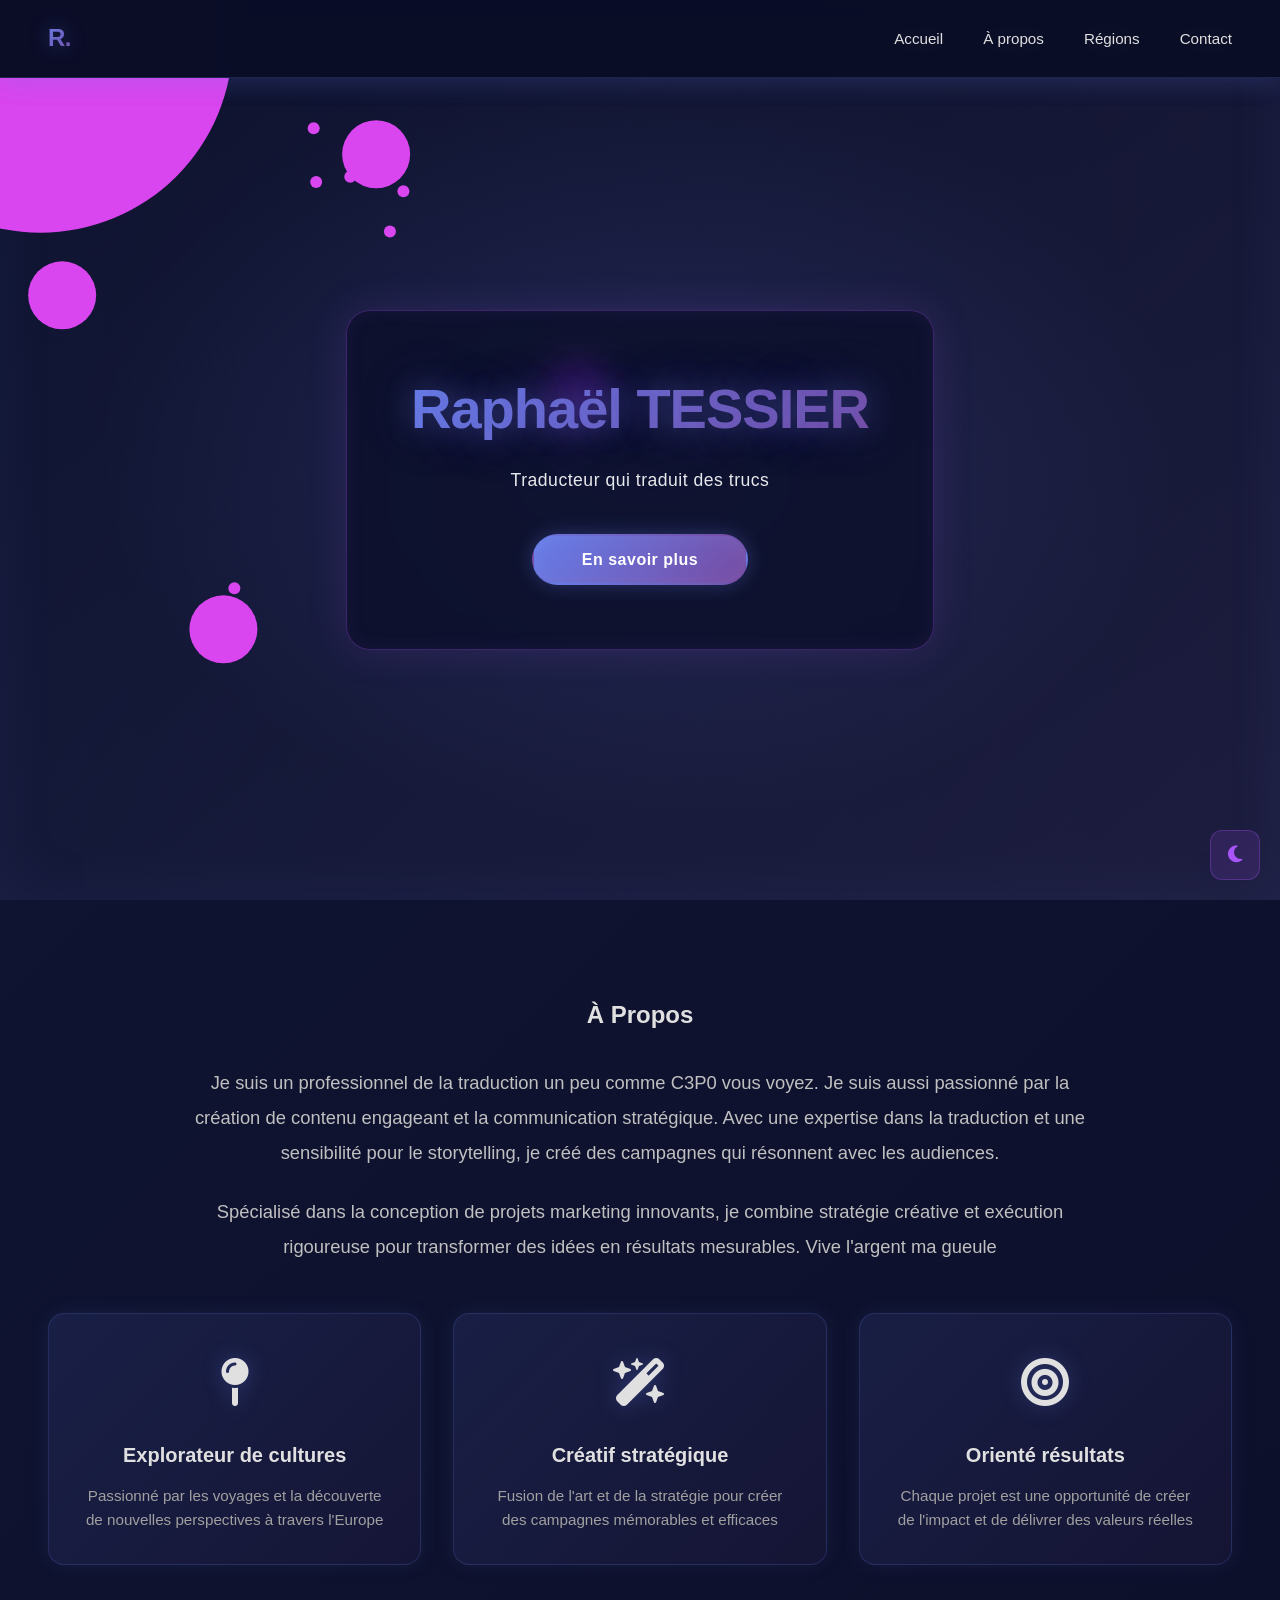
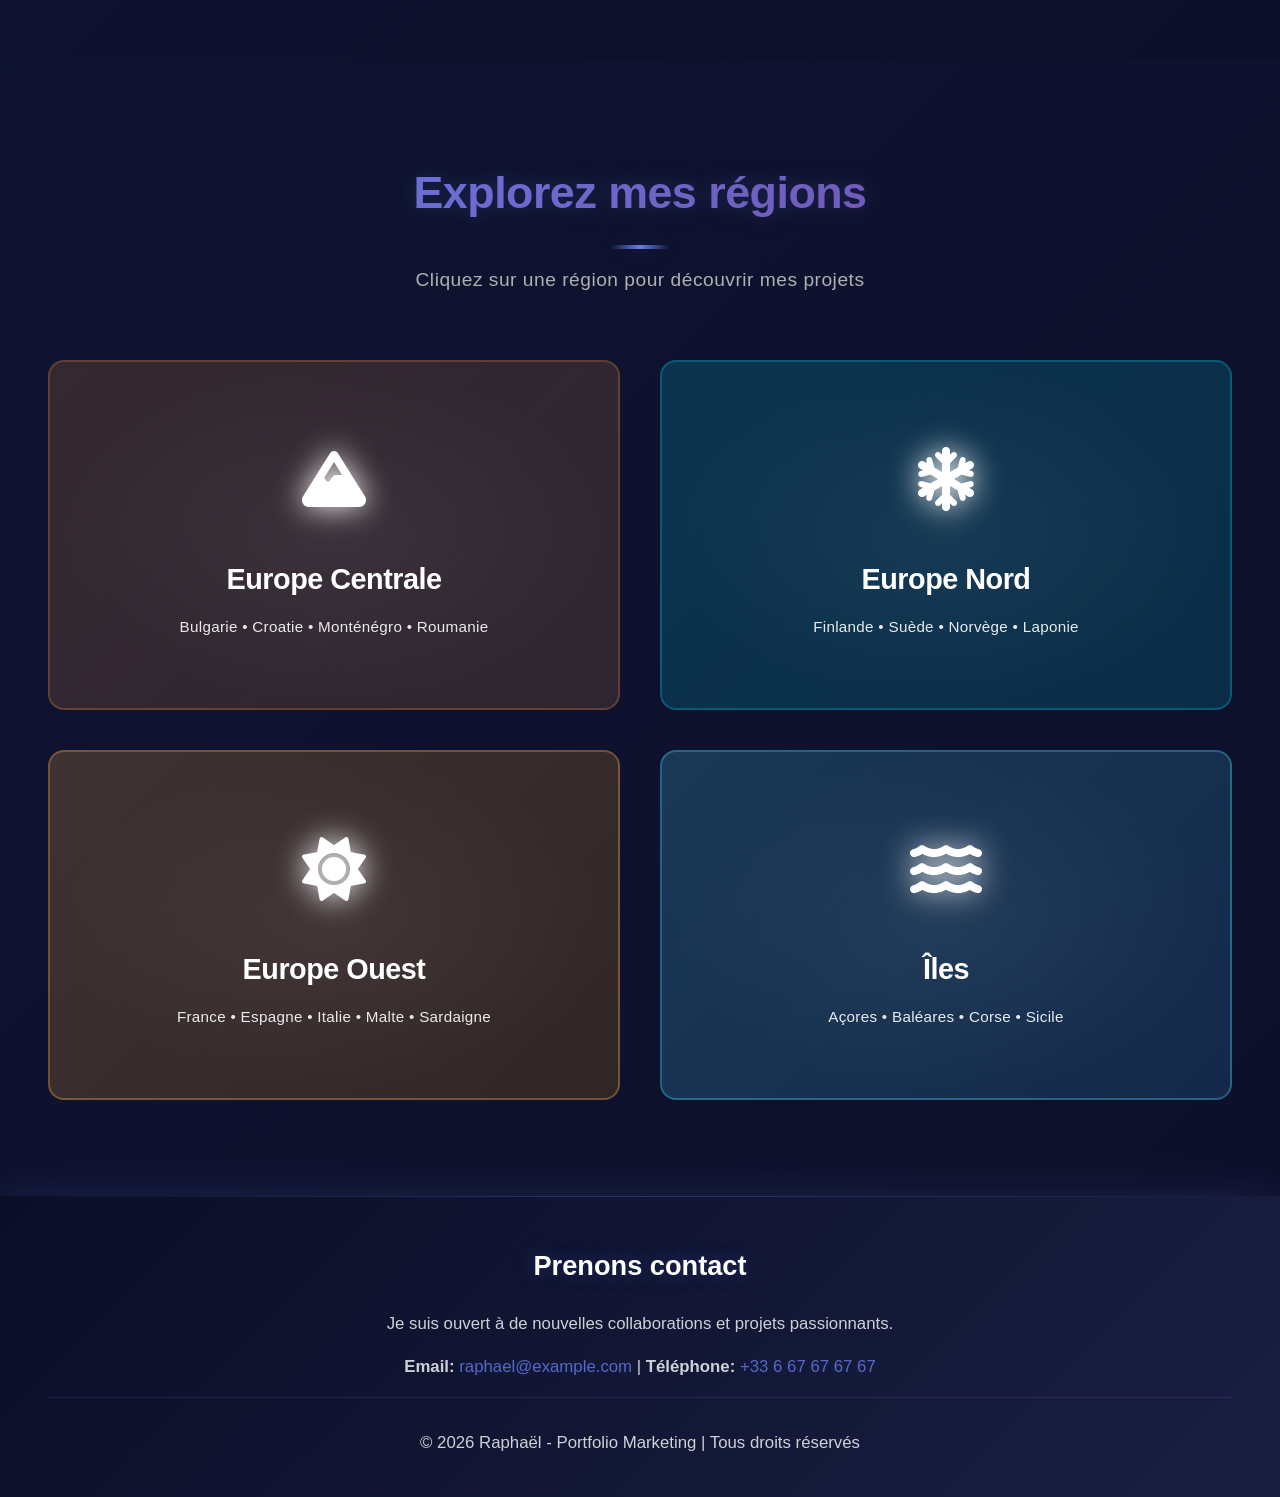
==== commit 7d246d85: "Refactor index.html with theme toggle and lucioles" ====
--- a/index.html
+++ b/index.html
@@ -9,6 +9,61 @@
     <!-- CSS externe: tous les styles sont dans style.css -->
 </head>
 <body>
+    <script>
+        // THEME TOGGLE - Initialize immediately to prevent flash
+        const savedTheme = localStorage.getItem('theme') || 'dark';
+        document.body.classList.add(savedTheme + '-mode');
+    </script>
+
+    <!-- DARK/LIGHT MODE TOGGLE -->
+    <button class="theme-toggle" id="themeToggle" title="Toggle dark/light mode">
+        <i class="fas fa-moon"></i>
+    </button>
+
+    <!-- NAVIGATION -->
+    <nav>
+        <a href="index.html" class="nav-brand">R.</a>
+        <ul class="nav-links">
+            <li><a href="#accueil">Accueil</a></li>
+            <li><a href="#bio">À propos</a></li>
+            <li><a href="#portfolio">Régions</a></li>
+            <li><a href="#contact-footer">Contact</a></li>
+        </ul>
+    </nav>
+
+    <script>
+        // THEME TOGGLE HANDLER
+        const themeToggle = document.getElementById('themeToggle');
+        
+        function updateThemeIcon() {
+            const icon = themeToggle.querySelector('i');
+            if (document.body.classList.contains('light-mode')) {
+                icon.classList.remove('fa-moon');
+                icon.classList.add('fa-sun');
+                themeToggle.title = 'Passer au mode sombre';
+            } else {
+                icon.classList.remove('fa-sun');
+                icon.classList.add('fa-moon');
+                themeToggle.title = 'Passer au mode clair';
+            }
+        }
+        
+        updateThemeIcon();
+        
+        themeToggle.addEventListener('click', () => {
+            if (document.body.classList.contains('light-mode')) {
+                document.body.classList.remove('light-mode');
+                document.body.classList.add('dark-mode');
+                localStorage.setItem('theme', 'dark');
+            } else {
+                document.body.classList.remove('dark-mode');
+                document.body.classList.add('light-mode');
+                localStorage.setItem('theme', 'light');
+            }
+            updateThemeIcon();
+        });
+    </script>
+
     <script>
         // Scrollbar color based on active section
         const sections = document.querySelectorAll('section');
@@ -137,7 +192,7 @@
                 <strong>Email:</strong> <a href="mailto:raphael@example.com">raphael@example.com</a> | 
                 <strong>Téléphone:</strong> <a href="tel:+33612345678">+33 6 67 67 67 67</a>
             </p>
-            <p style="margin-top: 3rem; border-top: 1px solid rgba(255,255,255,0.1); padding-top: 2rem; font-size: 0.95rem;">
+            <p class="footer-copyright">
                 &copy; 2026 Raphaël - Portfolio Marketing | Tous droits réservés
             </p>
         </div>
@@ -332,4 +387,4 @@
     </script>
 
 </body>
-</html>+</html>
--- a/style.css
+++ b/style.css
@@ -136,6 +136,654 @@
     width: 100%;
 }
 
+/* ===== DARK/LIGHT MODE TOGGLE ===== */
+.theme-toggle {
+    position: fixed;
+    bottom: 20px;
+    right: 20px;
+    z-index: 1001;
+    width: 50px;
+    height: 50px;
+    border-radius: 12px;
+    background: rgba(168, 85, 247, 0.15);
+    border: 1px solid rgba(168, 85, 247, 0.3);
+    color: #a855f7;
+    cursor: pointer;
+    font-size: 1.2rem;
+    display: flex;
+    align-items: center;
+    justify-content: center;
+    transition: all 0.3s ease;
+    backdrop-filter: blur(10px);
+}
+
+.theme-toggle:hover {
+    background: rgba(168, 85, 247, 0.25);
+    border-color: rgba(168, 85, 247, 0.5);
+    color: #d946ef;
+    transform: scale(1.05);
+}
+
+/* ===== LIGHT MODE ===== */
+body.light-mode {
+    background: #f5f5f7;
+    color: #333;
+}
+
+body.light-mode nav {
+    background: rgba(255, 255, 255, 0.92);
+    border-bottom-color: rgba(168, 85, 247, 0.15);
+    box-shadow: 0 0 30px rgba(102, 126, 234, 0.1);
+}
+
+body.light-mode .nav-brand {
+    filter: drop-shadow(0 0 10px rgba(102, 126, 234, 0.2));
+}
+
+body.light-mode .nav-links a {
+    color: #333;
+}
+
+body.light-mode .nav-links a::after {
+    box-shadow: 0 0 8px rgba(102, 126, 234, 0.3);
+}
+
+body.light-mode .hero {
+    background: linear-gradient(135deg, rgba(102, 126, 234, 0.05) 0%, rgba(118, 75, 162, 0.05) 100%);
+    color: #333;
+}
+
+body.light-mode .section-title {
+    color: #222;
+}
+
+body.light-mode section {
+    color: #333;
+}
+
+body.light-mode .post-card {
+    background: #ffffff;
+    border-color: rgba(168, 85, 247, 0.2);
+    color: #333;
+}
+
+body.light-mode .post-card h3 {
+    color: #222;
+}
+
+body.light-mode .portfolio-tile {
+    background: linear-gradient(135deg, rgba(255,255,255,0.8), rgba(249,249,251,0.8)) !important;
+    border-color: rgba(168, 85, 247, 0.3) !important;
+    color: #333;
+}
+
+body.light-mode .portfolio-tile h3 {
+    color: #222;
+}
+
+body.light-mode .portfolio-tile p {
+    color: #666;
+}
+
+body.light-mode .highlight-card {
+    background: #ffffff;
+    border-color: rgba(168, 85, 247, 0.2);
+    color: #333;
+}
+
+body.light-mode .highlight-card h3 {
+    color: #222;
+}
+
+body.light-mode footer {
+    background: linear-gradient(135deg, #ffffff 0%, #f9f9fb 100%);
+    color: #333;
+    border-top: 1px solid rgba(168, 85, 247, 0.2);
+}
+
+body.light-mode footer h3 {
+    color: #222;
+}
+
+body.light-mode footer p {
+    color: #666;
+}
+
+body.light-mode footer a {
+    color: #a855f7;
+}
+
+body.light-mode .breadcrumb {
+    background: rgba(255, 255, 255, 0.85);
+    border-bottom-color: rgba(168, 85, 247, 0.15);
+    color: #333;
+}
+
+body.light-mode .breadcrumb a {
+    color: #a855f7;
+}
+
+body.light-mode .back-to-portfolio {
+    background: rgba(168, 85, 247, 0.2);
+    border-color: rgba(168, 85, 247, 0.4);
+    color: #a855f7;
+}
+
+body.light-mode .back-to-portfolio:hover {
+    background: rgba(168, 85, 247, 0.3);
+    border-color: rgba(168, 85, 247, 0.6);
+}
+
+body.light-mode .theme-toggle {
+    background: rgba(168, 85, 247, 0.2);
+    border-color: rgba(168, 85, 247, 0.4);
+}
+
+body.light-mode .theme-toggle:hover {
+    background: rgba(168, 85, 247, 0.3);
+    border-color: rgba(168, 85, 247, 0.6);
+}
+
+body.light-mode .pdf-modal-content {
+    background: #ffffff;
+    color: #333;
+}
+
+body.light-mode .pdf-modal-header {
+    background: #f9f9fb;
+    border-bottom-color: rgba(168, 85, 247, 0.15);
+    color: #333;
+}
+
+body.light-mode .pdf-modal-title {
+    color: #222;
+}
+
+body.light-mode .pdf-modal-footer {
+    background: #f9f9fb;
+    border-top-color: rgba(168, 85, 247, 0.15);
+    color: #666;
+}
+
+body.light-mode button {
+    background: rgba(168, 85, 247, 0.2);
+    border-color: rgba(168, 85, 247, 0.4);
+    color: #a855f7;
+}
+
+body.light-mode button:hover {
+    background: rgba(168, 85, 247, 0.3);
+    border-color: rgba(168, 85, 247, 0.6);
+}
+
+body.light-mode .hero h1 {
+    background: linear-gradient(135deg, #667eea 0%, #764ba2 100%);
+    -webkit-background-clip: text;
+    -webkit-text-fill-color: transparent;
+    background-clip: text;
+    text-shadow: none;
+}
+
+body.light-mode .hero-content {
+    background: rgba(245, 245, 247, 0.95);
+    border-color: rgba(168, 85, 247, 0.4);
+    color: #333;
+}
+
+body.light-mode .hero p {
+    color: #666;
+    text-shadow: none;
+}
+
+body.light-mode .section-inner {
+    color: #333;
+}
+
+body.light-mode .bio-section {
+    background: rgba(255, 255, 255, 0.6);
+    color: #333;
+}
+
+body.light-mode .bio-text h2 {
+    color: #222;
+}
+
+body.light-mode .bio-text p {
+    color: #555;
+}
+
+body.light-mode .highlight-item {
+    color: #333;
+}
+
+body.light-mode .portfolio-section {
+    background: transparent;
+}
+
+body.light-mode input,
+body.light-mode textarea {
+    background: #ffffff;
+    border-color: rgba(168, 85, 247, 0.3);
+    color: #333;
+}
+
+body.light-mode input::placeholder,
+body.light-mode textarea::placeholder {
+    color: #999;
+}
+
+body.light-mode .pdf-container {
+    background: #ffffff;
+    border-color: rgba(168, 85, 247, 0.2);
+}
+
+body.light-mode .pdf-loading,
+body.light-mode .pdf-fallback {
+    color: #333;
+}
+
+body.light-mode .spinner {
+    border-color: rgba(168, 85, 247, 0.2);
+    border-top-color: #a855f7;
+}
+
+body.light-mode .pdf-fallback-message {
+    color: #666;
+}
+
+body.light-mode .pdf-modal-nav {
+    background: rgba(168, 85, 247, 0.3);
+    color: #a855f7;
+}
+
+body.light-mode .pdf-modal-nav:hover {
+    background: rgba(168, 85, 247, 0.4);
+}
+
+body.light-mode .pdf-modal-counter {
+    color: #666;
+}
+
+body.light-mode ::-webkit-scrollbar-thumb {
+    background: linear-gradient(135deg, #667eea 0%, #764ba2 100%);
+    box-shadow: 0 0 10px rgba(102, 126, 234, 0.3);
+}
+
+/* ADDITIONAL LIGHT MODE STYLES */
+body.light-mode .bio-text p {
+    color: #555;
+}
+
+body.light-mode .highlight-content h3 {
+    color: #222;
+}
+
+body.light-mode .highlight-content p {
+    color: #666;
+}
+
+body.light-mode .highlight {
+    background: linear-gradient(135deg, rgba(102, 126, 234, 0.08) 0%, rgba(118, 75, 162, 0.05) 100%);
+    border-color: rgba(168, 85, 247, 0.3);
+}
+
+body.light-mode .highlight:hover {
+    background: linear-gradient(135deg, rgba(102, 126, 234, 0.12) 0%, rgba(118, 75, 162, 0.08) 100%);
+    border-color: rgba(168, 85, 247, 0.5);
+}
+
+body.light-mode .highlight-icon {
+    filter: drop-shadow(0 0 10px rgba(102, 126, 234, 0.2));
+}
+
+body.light-mode .section-subtitle {
+    color: #666;
+}
+
+body.light-mode .post-card {
+    background: linear-gradient(135deg, rgba(102, 126, 234, 0.05) 0%, rgba(118, 75, 162, 0.03) 100%);
+    box-shadow: 0 0 20px rgba(102, 126, 234, 0.08), inset 0 0 20px rgba(102, 126, 234, 0.02);
+    border-color: rgba(168, 85, 247, 0.2);
+}
+
+body.light-mode .post-card p {
+    color: #666;
+}
+
+body.light-mode .post-card:hover {
+    background: linear-gradient(135deg, rgba(102, 126, 234, 0.08) 0%, rgba(118, 75, 162, 0.05) 100%);
+    box-shadow: 0 0 30px rgba(102, 126, 234, 0.12), inset 0 0 20px rgba(102, 126, 234, 0.03);
+    border-color: rgba(168, 85, 247, 0.3);
+}
+
+body.light-mode .portfolio-header p {
+    color: #666;
+}
+
+body.light-mode .tile-centrale {
+    background: linear-gradient(135deg, rgba(205, 127, 50, 0.15) 0%, rgba(235, 150, 75, 0.1) 100%);
+    border-color: rgba(205, 127, 50, 0.3);
+}
+
+body.light-mode .tile-nord {
+    background: linear-gradient(135deg, rgba(0, 188, 212, 0.15) 0%, rgba(0, 207, 232, 0.1) 100%);
+    border-color: rgba(0, 188, 212, 0.3);
+}
+
+body.light-mode .tile-ouest {
+    background: linear-gradient(135deg, rgba(255, 179, 71, 0.15) 0%, rgba(255, 152, 0, 0.1) 100%);
+    border-color: rgba(255, 179, 71, 0.3);
+}
+
+body.light-mode .tile-iles {
+    background: linear-gradient(135deg, rgba(72, 219, 251, 0.15) 0%, rgba(56, 182, 255, 0.1) 100%);
+    border-color: rgba(72, 219, 251, 0.3);
+}
+
+body.light-mode .portfolio-tile h3 {
+    color: #222;
+}
+
+body.light-mode .portfolio-tile p {
+    color: #555;
+}
+
+body.light-mode .breadcrumb {
+    background: rgba(255, 255, 255, 0.9);
+    border-bottom-color: rgba(168, 85, 247, 0.2);
+}
+
+body.light-mode .breadcrumb span {
+    color: #999;
+}
+
+body.light-mode .cta-button {
+    box-shadow: 0 0 15px rgba(102, 126, 234, 0.2), inset 0 0 20px rgba(255, 255, 255, 0.05);
+}
+
+body.light-mode .cta-button:hover {
+    box-shadow: 0 0 30px rgba(102, 126, 234, 0.3), inset 0 0 20px rgba(255, 255, 255, 0.1);
+}
+
+/* SVG/Animation elements for light mode */
+body.light-mode .mountain {
+    opacity: 0.25;
+}
+
+body.light-mode .snowflake {
+    opacity: 0.4;
+}
+
+body.light-mode .sun {
+    opacity: 0.35;
+}
+
+body.light-mode .light-ray {
+    background: radial-gradient(circle, rgba(102, 126, 234, 0.1) 0%, transparent 70%);
+    opacity: 0.4;
+}
+
+body.light-mode .wave {
+    opacity: 0.5;
+    background-image: url("data:image/svg+xml,%3Csvg xmlns='http://www.w3.org/2000/svg' viewBox='0 0 1200 120'%3E%3Cpath d='M0,50 Q300,0 600,50 T1200,50 L1200,120 L0,120 Z' fill='%23667eea'/%3E%3C/svg%3E");
+}
+
+body.light-mode .sun-top {
+    opacity: 0.35;
+}
+
+body.light-mode .particle {
+    background: radial-gradient(circle at 30% 30%, rgba(102, 126, 234, 0.6), rgba(118, 75, 162, 0.3));
+    box-shadow: 0 0 10px rgba(102, 126, 234, 0.4), 0 0 20px rgba(118, 75, 162, 0.2);
+}
+
+body.light-mode #europe-centrale {
+    background: radial-gradient(ellipse at 50% 0%, rgba(184, 134, 11, 0.1) 0%, transparent 60%),
+                linear-gradient(135deg, #faf5f0 0%, #f5ede4 100%);
+    color: #333;
+    box-shadow: inset 0 0 60px rgba(184, 134, 11, 0.04);
+}
+
+body.light-mode #europe-nord {
+    background: radial-gradient(ellipse at 50% 0%, rgba(100, 200, 255, 0.1) 0%, transparent 60%),
+                linear-gradient(135deg, #f5f9ff 0%, #eef5f9 100%);
+    color: #333;
+    box-shadow: inset 0 0 60px rgba(100, 200, 255, 0.04);
+}
+
+body.light-mode #europe-ouest {
+    background: radial-gradient(ellipse at 50% 0%, rgba(255, 215, 100, 0.1) 0%, transparent 60%),
+                linear-gradient(135deg, #faf5f0 0%, #f5ede4 100%);
+    color: #333;
+    box-shadow: inset 0 0 60px rgba(255, 215, 100, 0.04);
+}
+
+body.light-mode #iles {
+    background: radial-gradient(ellipse at 50% 0%, rgba(100, 200, 255, 0.1) 0%, transparent 60%),
+                linear-gradient(135deg, #f5f9ff 0%, #eef5f9 100%);
+    color: #333;
+    box-shadow: inset 0 0 60px rgba(100, 200, 255, 0.04);
+}
+
+body.light-mode .section-title {
+    text-shadow: 0 0 10px rgba(102, 126, 234, 0.1);
+}
+
+body.light-mode .pdf-modal-nav {
+    background: rgba(168, 85, 247, 0.2);
+}
+
+body.light-mode .pdf-modal-nav:hover {
+    background: rgba(168, 85, 247, 0.3);
+}
+
+/* LIGHT MODE - VISIBILITY FIXES */
+
+/* Navigation & Headers - Fix subtle borders */
+body.light-mode nav {
+    border-bottom-color: rgba(102, 126, 234, 0.3);
+    box-shadow: 0 0 20px rgba(102, 126, 234, 0.12);
+}
+
+body.light-mode .nav-brand {
+    filter: drop-shadow(0 0 8px rgba(102, 126, 234, 0.3));
+}
+
+body.light-mode .nav-links a::after {
+    box-shadow: 0 0 12px rgba(102, 126, 234, 0.4);
+}
+
+/* Hero Content - Fix glows & shadows */
+body.light-mode .hero-content {
+    box-shadow: 0 0 30px rgba(102, 126, 234, 0.12), inset 0 0 15px rgba(102, 126, 234, 0.05);
+    border-color: rgba(168, 85, 247, 0.5);
+}
+
+/* Breadcrumb - Improve visibility */
+body.light-mode .breadcrumb {
+    border-bottom-color: rgba(168, 85, 247, 0.3);
+    background: rgba(255, 255, 255, 0.95);
+}
+
+/* Highlights & Cards - Better borders & shadows */
+body.light-mode .highlight {
+    border-color: rgba(102, 126, 234, 0.35);
+    box-shadow: 0 0 20px rgba(102, 126, 234, 0.08), inset 0 0 10px rgba(102, 126, 234, 0.03);
+}
+
+body.light-mode .highlight:hover {
+    box-shadow: 0 0 25px rgba(102, 126, 234, 0.12), inset 0 0 10px rgba(102, 126, 234, 0.05);
+}
+
+body.light-mode .highlight-icon {
+    filter: drop-shadow(0 0 8px rgba(102, 126, 234, 0.3));
+}
+
+body.light-mode .post-card {
+    border-color: rgba(168, 85, 247, 0.3);
+    box-shadow: 0 0 20px rgba(102, 126, 234, 0.08), inset 0 0 10px rgba(102, 126, 234, 0.03);
+}
+
+body.light-mode .post-card::before {
+    box-shadow: 0 0 12px rgba(102, 126, 234, 0.5);
+}
+
+body.light-mode .post-card:hover {
+    border-color: rgba(168, 85, 247, 0.5);
+    box-shadow: 0 0 30px rgba(102, 126, 234, 0.12), inset 0 0 10px rgba(102, 126, 234, 0.05);
+}
+
+/* Portfolio Tiles - Fix borders for each region */
+body.light-mode .tile-centrale {
+    border-color: rgba(205, 127, 50, 0.4);
+    box-shadow: 0 0 20px rgba(205, 127, 50, 0.08);
+}
+
+body.light-mode .tile-centrale:hover {
+    border-color: rgba(205, 127, 50, 0.6);
+    box-shadow: 0 0 30px rgba(205, 127, 50, 0.15);
+}
+
+body.light-mode .tile-nord {
+    border-color: rgba(0, 188, 212, 0.4);
+    box-shadow: 0 0 20px rgba(0, 188, 212, 0.08);
+}
+
+body.light-mode .tile-nord:hover {
+    border-color: rgba(0, 188, 212, 0.6);
+    box-shadow: 0 0 30px rgba(0, 188, 212, 0.15);
+}
+
+body.light-mode .tile-ouest {
+    border-color: rgba(255, 179, 71, 0.4);
+    box-shadow: 0 0 20px rgba(255, 179, 71, 0.08);
+}
+
+body.light-mode .tile-ouest:hover {
+    border-color: rgba(255, 179, 71, 0.6);
+    box-shadow: 0 0 30px rgba(255, 179, 71, 0.15);
+}
+
+body.light-mode .tile-iles {
+    border-color: rgba(72, 219, 251, 0.4);
+    box-shadow: 0 0 20px rgba(72, 219, 251, 0.08);
+}
+
+body.light-mode .tile-iles:hover {
+    border-color: rgba(72, 219, 251, 0.6);
+    box-shadow: 0 0 30px rgba(72, 219, 251, 0.15);
+}
+
+body.light-mode .tile-glow {
+    opacity: 0.3;
+}
+
+body.light-mode .tile-centrale:hover .tile-glow {
+    opacity: 0.4;
+}
+
+body.light-mode .tile-nord:hover .tile-glow {
+    opacity: 0.4;
+}
+
+body.light-mode .tile-ouest:hover .tile-glow {
+    opacity: 0.4;
+}
+
+body.light-mode .tile-iles:hover .tile-glow {
+    opacity: 0.4;
+}
+
+/* Footer - Fix invisible border & text shadows */
+body.light-mode footer {
+    border-top-color: rgba(168, 85, 247, 0.3);
+}
+
+body.light-mode .footer-content a {
+    text-shadow: none;
+}
+
+/* CTA Button - Better shadows */
+body.light-mode .cta-button {
+    box-shadow: 0 0 20px rgba(102, 126, 234, 0.15), inset 0 0 15px rgba(255, 255, 255, 0.08);
+}
+
+body.light-mode .cta-button:hover {
+    box-shadow: 0 0 30px rgba(102, 126, 234, 0.2), inset 0 0 15px rgba(255, 255, 255, 0.12);
+}
+
+/* Animation Elements - Improve visibility */
+body.light-mode .mountain {
+    opacity: 0.3;
+    color: rgba(102, 126, 234, 0.4);
+}
+
+body.light-mode .snowflake {
+    opacity: 0.6;
+    color: rgba(0, 150, 200, 0.7);
+}
+
+body.light-mode .sun {
+    background: radial-gradient(circle at 30% 30%, rgba(102, 126, 234, 0.25) 0%, transparent 70%);
+    opacity: 0.5;
+}
+
+body.light-mode .light-ray {
+    background: radial-gradient(circle, rgba(102, 126, 234, 0.15) 0%, transparent 70%);
+    opacity: 0.5;
+}
+
+body.light-mode .wave {
+    opacity: 0.6;
+    background-image: url("data:image/svg+xml,%3Csvg xmlns='http://www.w3.org/2000/svg' viewBox='0 0 1200 120'%3E%3Cpath d='M0,50 Q300,0 600,50 T1200,50 L1200,120 L0,120 Z' fill='%23667eea'/%3E%3C/svg%3E");
+}
+
+body.light-mode .sun-top {
+    background: radial-gradient(circle at 35% 35%, rgba(102, 126, 234, 0.3) 0%, transparent 70%);
+    opacity: 0.5;
+}
+
+body.light-mode .particle {
+    background: radial-gradient(circle at 30% 30%, rgba(102, 126, 234, 0.5), rgba(118, 75, 162, 0.25));
+    box-shadow: 0 0 15px rgba(102, 126, 234, 0.35), 0 0 25px rgba(118, 75, 162, 0.15);
+}
+
+/* PDF Modal - Better contrast */
+body.light-mode .pdf-modal-body {
+    background: #f5f5f7;
+}
+
+body.light-mode .pdf-modal-button {
+    box-shadow: 0 0 10px rgba(102, 126, 234, 0.2);
+}
+
+body.light-mode .pdf-modal-button:hover {
+    box-shadow: 0 0 20px rgba(102, 126, 234, 0.3);
+}
+
+body.light-mode .pdf-modal-nav {
+    background: rgba(102, 126, 234, 0.25);
+    color: #667eea;
+    box-shadow: 0 0 15px rgba(102, 126, 234, 0.2);
+}
+
+body.light-mode .pdf-modal-nav:hover {
+    background: rgba(102, 126, 234, 0.35);
+    box-shadow: 0 0 20px rgba(102, 126, 234, 0.3);
+}
+
+/* Copyright footer paragraph */
+.footer-copyright {
+    margin-top: 3rem;
+    border-top: 1px solid rgba(168, 85, 247, 0.2);
+    padding-top: 2rem;
+    font-size: 0.95rem;
+}
+
+body.light-mode .footer-copyright {
+    border-top-color: rgba(102, 126, 234, 0.3);
+}
+
 /* ===== HERO / COVER PAGE ===== */
 .hero {
     height: 100vh;
@@ -183,12 +831,13 @@
     z-index: 2;
     animation: fadeInUp 0.8s ease-out;
     max-width: 800px;
-    background: rgba(10, 14, 39, 0.5);
-    backdrop-filter: blur(12px);
-    -webkit-backdrop-filter: blur(12px);
+    background: rgba(10, 14, 39, 0.75);
+    backdrop-filter: blur(16px);
+    -webkit-backdrop-filter: blur(16px);
     padding: 4rem;
     border-radius: 24px;
-    border: 1px solid rgba(255, 255, 255, 0.1);
+    border: 1.5px solid rgba(168, 85, 247, 0.3);
+    box-shadow: 0 0 40px rgba(168, 85, 247, 0.15), inset 0 0 20px rgba(168, 85, 247, 0.08);
 }
 
 @keyframes fadeInUp {
@@ -674,13 +1323,103 @@
     font-size: 1.05rem;
 }
 
+/* PDF VIEWER WRAPPER */
+.pdf-container {
+    position: relative;
+    width: 100%;
+    height: 500px;
+    margin-top: 1.5rem;
+    border: 1px solid #e0e0e0;
+    border-radius: 12px;
+    overflow: hidden;
+    background: #f9f9f9;
+}
+
 .pdf-viewer {
     width: 100%;
-    height: 500px;
-    border: 1px solid #e0e0e0;
+    height: 100%;
+    border: none;
     border-radius: 12px;
-    margin-top: 1.5rem;
+}
+
+/* LOADING SPINNER */
+.pdf-loading {
+    position: absolute;
+    top: 50%;
+    left: 50%;
+    transform: translate(-50%, -50%);
+    display: flex;
+    flex-direction: column;
+    align-items: center;
+    gap: 1rem;
+    z-index: 10;
+}
+
+.pdf-loading.hidden {
+    display: none;
+}
+
+.spinner {
+    width: 40px;
+    height: 40px;
+    border: 3px solid rgba(168, 85, 247, 0.2);
+    border-top-color: #a855f7;
+    border-radius: 50%;
+    animation: spin 0.8s linear infinite;
+}
+
+@keyframes spin {
+    to { transform: rotate(360deg); }
+}
+
+.pdf-loading-text {
+    color: #666;
+    font-size: 0.9rem;
+}
+
+/* PDF FALLBACK */
+.pdf-fallback {
+    position: absolute;
+    inset: 0;
+    display: flex;
+    flex-direction: column;
+    align-items: center;
+    justify-content: center;
     background: #f9f9f9;
+    color: #666;
+    text-align: center;
+    padding: 2rem;
+    border-radius: 12px;
+    z-index: 5;
+    gap: 1rem;
+}
+
+.pdf-fallback.hidden {
+    display: none;
+}
+
+.pdf-fallback i {
+    font-size: 3rem;
+    color: #ccc;
+}
+
+.pdf-fallback p {
+    margin: 0.5rem 0;
+    font-size: 0.95rem;
+}
+
+.pdf-fallback a {
+    color: #a855f7;
+    text-decoration: none;
+    font-weight: 600;
+    margin-top: 1rem;
+    display: inline-flex;
+    align-items: center;
+    gap: 0.5rem;
+}
+
+.pdf-fallback a:hover {
+    text-decoration: underline;
 }
 
 /* ===== FOOTER ===== */
@@ -927,6 +1666,230 @@
     letter-spacing: 0.3px;
 }
 
+/* ===== BREADCRUMBS ===== */
+.breadcrumb {
+    position: relative;
+    z-index: 1001;
+    padding: 1.5rem 3rem;
+    margin-top: 70px;
+    background: rgba(10, 14, 39, 0.6);
+    border-bottom: 1px solid rgba(168, 85, 247, 0.15);
+    font-size: 0.95rem;
+}
+
+.breadcrumb a {
+    color: #a855f7;
+    text-decoration: none;
+    transition: color 0.3s ease;
+}
+
+.breadcrumb a:hover {
+    color: #d946ef;
+    text-decoration: underline;
+}
+
+.breadcrumb span {
+    color: #888;
+    margin: 0 0.5rem;
+}
+
+/* ===== BACK TO PORTFOLIO BUTTON ===== */
+.back-to-portfolio {
+    position: fixed;
+    top: 20px;
+    right: 110px;
+    z-index: 1001;
+    display: flex;
+    align-items: center;
+    gap: 0.5rem;
+    padding: 0.8rem 1.5rem;
+    background: rgba(168, 85, 247, 0.15);
+    border: 1px solid rgba(168, 85, 247, 0.3);
+    border-radius: 12px;
+    color: #a855f7;
+    text-decoration: none;
+    font-size: 0.9rem;
+    font-weight: 600;
+    transition: all 0.3s ease;
+    backdrop-filter: blur(10px);
+}
+
+.back-to-portfolio:hover {
+    background: rgba(168, 85, 247, 0.25);
+    border-color: rgba(168, 85, 247, 0.5);
+    color: #d946ef;
+    transform: translateX(5px);
+}
+
+/* ===== PDF LIGHTBOX MODAL ===== */
+.pdf-modal {
+    position: fixed;
+    inset: 0;
+    background: rgba(0, 0, 0, 0.95);
+    display: none;
+    z-index: 2000;
+    align-items: center;
+    justify-content: center;
+    backdrop-filter: blur(4px);
+    animation: fadeInModal 0.3s ease-out;
+}
+
+.pdf-modal.active {
+    display: flex;
+}
+
+@keyframes fadeInModal {
+    from {
+        opacity: 0;
+    }
+    to {
+        opacity: 1;
+    }
+}
+
+.pdf-modal-content {
+    position: relative;
+    width: 90%;
+    height: 90vh;
+    max-width: 1200px;
+    background: #fff;
+    border-radius: 16px;
+    overflow: hidden;
+    box-shadow: 0 20px 60px rgba(0, 0, 0, 0.5);
+    display: flex;
+    flex-direction: column;
+    animation: slideUpModal 0.3s ease-out;
+}
+
+@keyframes slideUpModal {
+    from {
+        transform: translateY(50px);
+        opacity: 0;
+    }
+    to {
+        transform: translateY(0);
+        opacity: 1;
+    }
+}
+
+.pdf-modal-header {
+    padding: 1.5rem;
+    background: #f9f9f9;
+    border-bottom: 1px solid #e0e0e0;
+    display: flex;
+    justify-content: space-between;
+    align-items: center;
+    gap: 1rem;
+}
+
+.pdf-modal-title {
+    flex: 1;
+    margin: 0;
+    font-size: 1.2rem;
+    font-weight: 600;
+    color: #333;
+    white-space: nowrap;
+    overflow: hidden;
+    text-overflow: ellipsis;
+}
+
+.pdf-modal-actions {
+    display: flex;
+    gap: 0.8rem;
+}
+
+.pdf-modal-button {
+    padding: 0.6rem 1.2rem;
+    background: #a855f7;
+    color: white;
+    border: none;
+    border-radius: 8px;
+    font-size: 0.9rem;
+    font-weight: 600;
+    cursor: pointer;
+    transition: all 0.3s ease;
+    display: flex;
+    align-items: center;
+    gap: 0.5rem;
+}
+
+.pdf-modal-button:hover {
+    background: #d946ef;
+    transform: translateY(-2px);
+}
+
+.pdf-modal-button.close-btn {
+    background: transparent;
+    color: #333;
+    padding: 0.5rem;
+    border: none;
+    font-size: 1.5rem;
+    cursor: pointer;
+    width: 40px;
+    height: 40px;
+    display: flex;
+    align-items: center;
+    justify-content: center;
+}
+
+.pdf-modal-button.close-btn:hover {
+    background: #f0f0f0;
+    color: #000;
+}
+
+.pdf-modal-body {
+    flex: 1;
+    overflow: hidden;
+    position: relative;
+}
+
+.pdf-modal-iframe {
+    width: 100%;
+    height: 100%;
+    border: none;
+}
+
+.pdf-modal-nav {
+    position: absolute;
+    top: 50%;
+    transform: translateY(-50%);
+    background: rgba(0, 0, 0, 0.6);
+    color: white;
+    border: none;
+    padding: 1rem;
+    font-size: 1.5rem;
+    cursor: pointer;
+    transition: all 0.3s ease;
+    border-radius: 8px;
+    z-index: 10;
+}
+
+.pdf-modal-nav:hover {
+    background: rgba(0, 0, 0, 0.8);
+}
+
+.pdf-modal-nav.prev {
+    left: 1rem;
+}
+
+.pdf-modal-nav.next {
+    right: 1rem;
+}
+
+.pdf-modal-nav:disabled {
+    opacity: 0.4;
+    cursor: not-allowed;
+}
+
+.pdf-modal-footer {
+    padding: 1rem 1.5rem;
+    background: #f9f9f9;
+    border-top: 1px solid #e0e0e0;
+    text-align: center;
+    font-size: 0.9rem;
+    color: #666;
+}
+
 /* ===== RESPONSIVE ===== */
 @media (max-width: 768px) {
     nav {
@@ -971,8 +1934,12 @@
         padding: 4rem 1.5rem;
     }
 
+    .pdf-container {
+        height: 450px;
+    }
+
     .pdf-viewer {
-        height: 400px;
+        height: 450px;
     }
     
     .portfolio-section {
@@ -983,4 +1950,68 @@
         grid-template-columns: 1fr;
         gap: 1.5rem;
     }
-}
+
+    /* Mobile PDF Modal */
+    .pdf-modal-content {
+        width: 95%;
+        height: 95vh;
+    }
+
+    .pdf-modal-header {
+        padding: 1rem;
+        flex-wrap: wrap;
+    }
+
+    .pdf-modal-title {
+        font-size: 1rem;
+        width: 100%;
+        margin-bottom: 0.5rem;
+    }
+
+    .pdf-modal-actions {
+        width: 100%;
+        justify-content: space-between;
+    }
+
+    .pdf-modal-button {
+        padding: 0.5rem 1rem;
+        font-size: 0.8rem;
+    }
+
+    .pdf-modal-nav {
+        padding: 0.8rem;
+        font-size: 1.2rem;
+    }
+
+    .pdf-modal-nav.prev {
+        left: 0.5rem;
+    }
+
+    .pdf-modal-nav.next {
+        right: 0.5rem;
+    }
+
+    /* Breadcrumb mobile */
+    .breadcrumb {
+        padding: 1rem 1.5rem;
+        margin-top: 60px;
+        font-size: 0.85rem;
+    }
+
+    /* Back to portfolio button mobile */
+    .back-to-portfolio {
+        top: 70px;
+        right: 1rem;
+        padding: 0.6rem 1rem;
+        font-size: 0.8rem;
+    }
+
+    /* Theme toggle mobile */
+    .theme-toggle {
+        width: 45px;
+        height: 45px;
+        font-size: 1rem;
+        bottom: 15px;
+        right: 15px;
+    }
+}
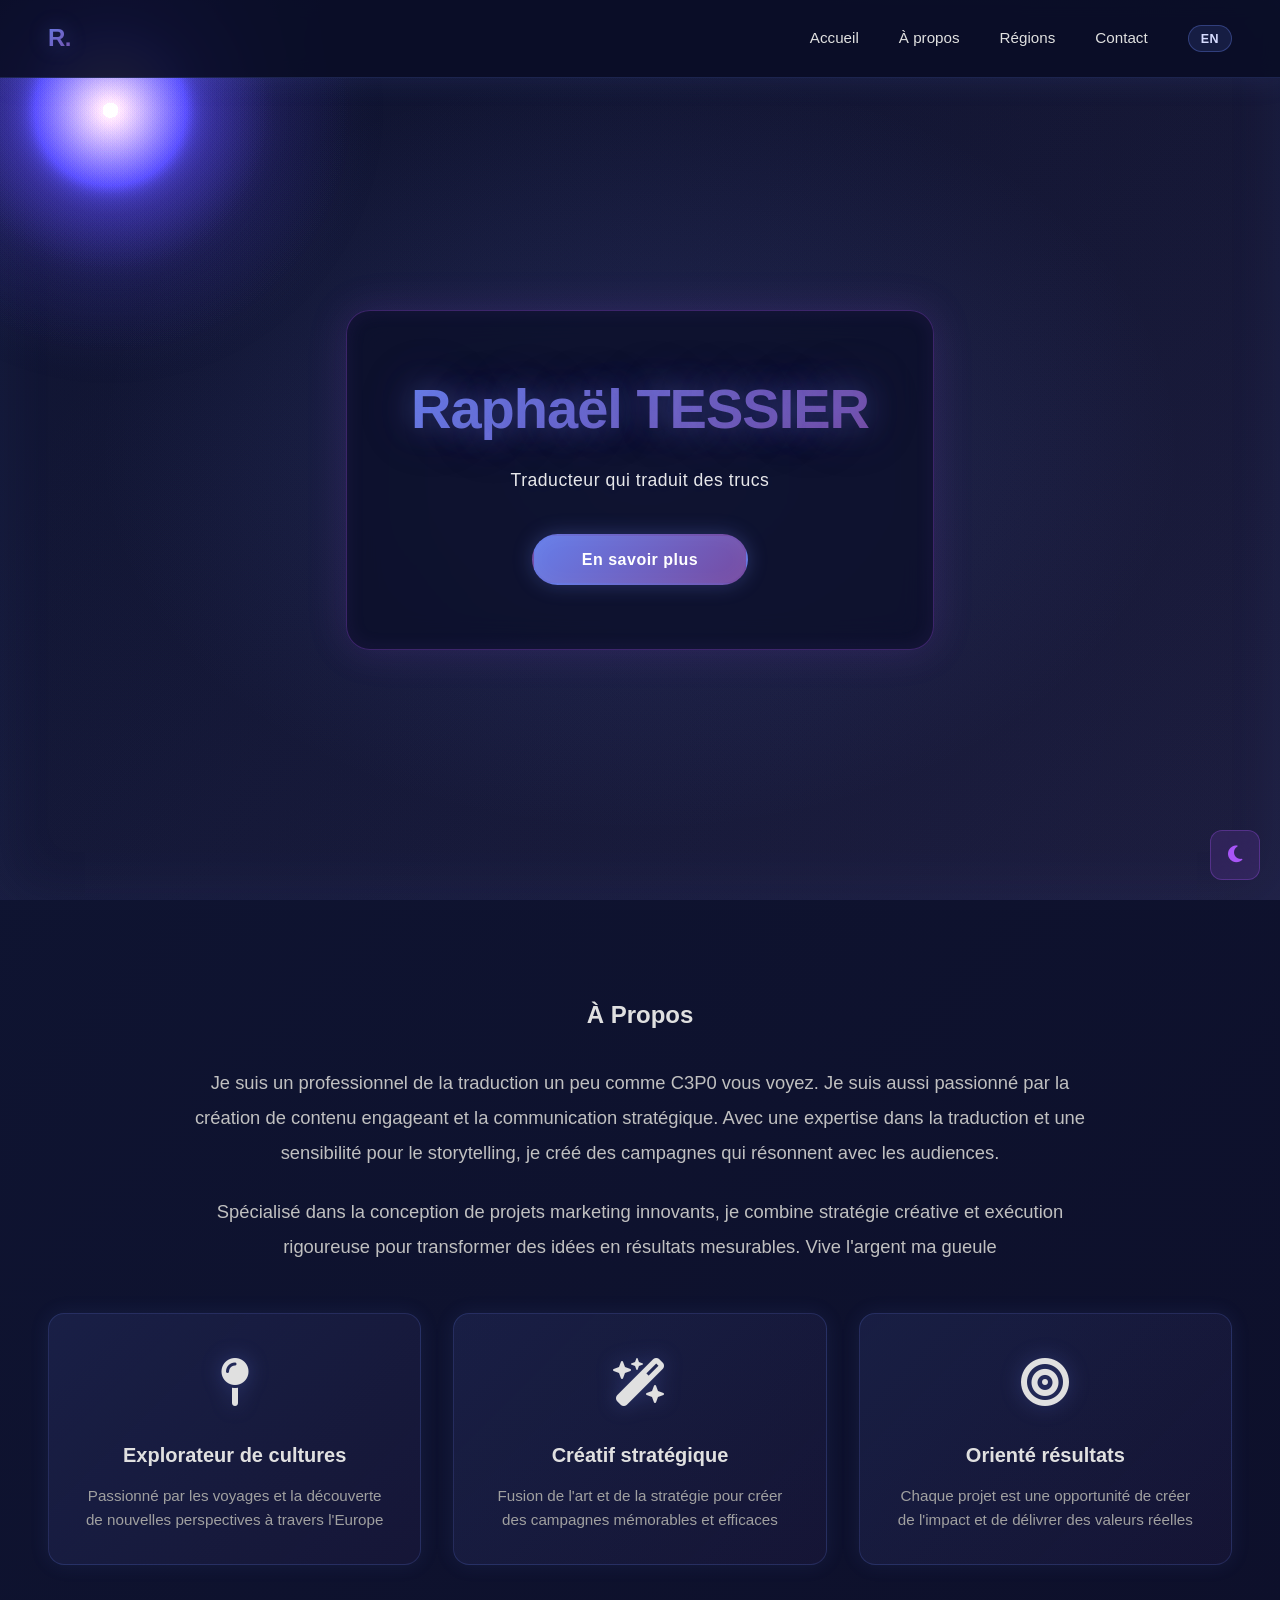
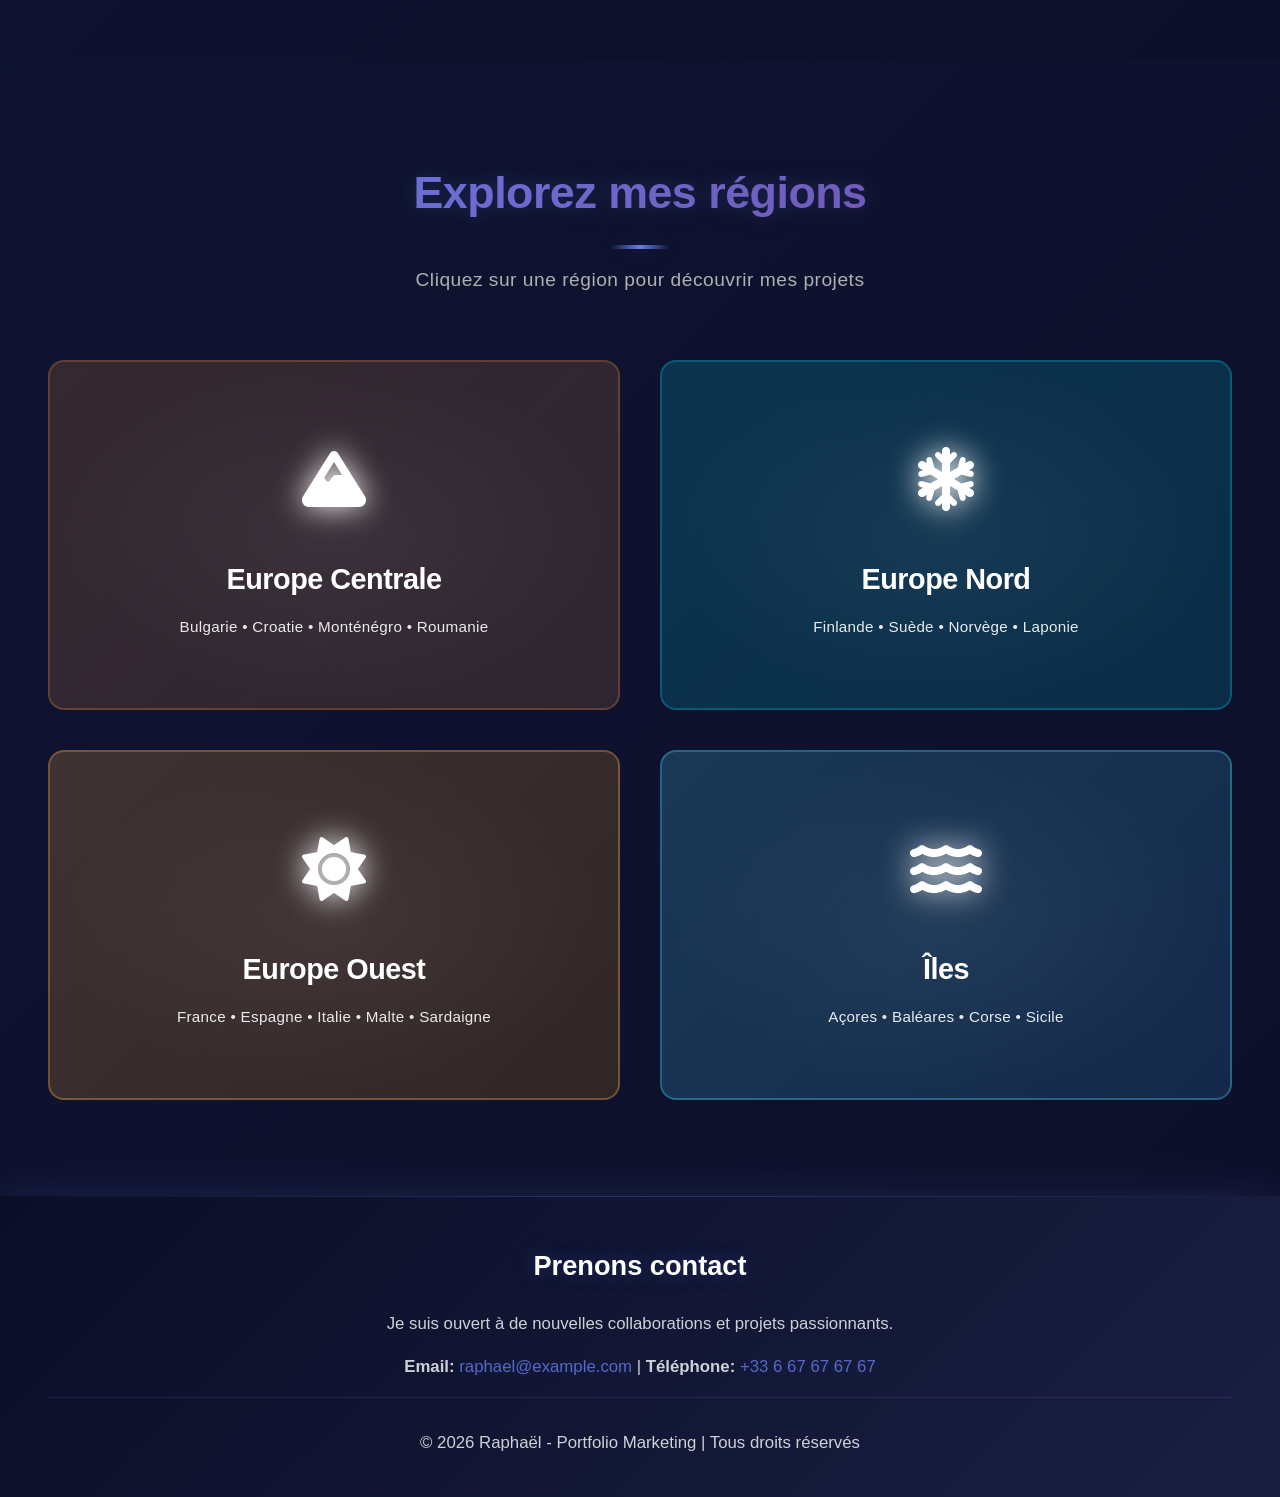
==== commit 1c77405a: "Refresh portfolio: new UI, i18n FR/EN, PDF thumbnail + forced download" ====
--- a/index.html
+++ b/index.html
@@ -28,6 +28,7 @@
             <li><a href="#bio">À propos</a></li>
             <li><a href="#portfolio">Régions</a></li>
             <li><a href="#contact-footer">Contact</a></li>
+            <li><button class="lang-toggle" id="langToggle" type="button">EN</button></li>
         </ul>
     </nav>
 
@@ -37,14 +38,15 @@
         
         function updateThemeIcon() {
             const icon = themeToggle.querySelector('i');
+            const currentLang = localStorage.getItem('lang') || 'fr';
             if (document.body.classList.contains('light-mode')) {
                 icon.classList.remove('fa-moon');
                 icon.classList.add('fa-sun');
-                themeToggle.title = 'Passer au mode sombre';
+                themeToggle.title = currentLang === 'fr' ? 'Passer au mode sombre' : 'Switch to dark mode';
             } else {
                 icon.classList.remove('fa-sun');
                 icon.classList.add('fa-moon');
-                themeToggle.title = 'Passer au mode clair';
+                themeToggle.title = currentLang === 'fr' ? 'Passer au mode clair' : 'Switch to light mode';
             }
         }
         
@@ -61,6 +63,153 @@
                 localStorage.setItem('theme', 'light');
             }
             updateThemeIcon();
+        });
+    </script>
+
+    <script>
+        // Language switch + page transition
+        document.addEventListener('DOMContentLoaded', () => {
+        const langToggle = document.getElementById('langToggle');
+        const savedLang = localStorage.getItem('lang') || 'fr';
+
+        function applyLang(lang) {
+            const t = {
+                fr: {
+                    navHome: 'Accueil', navAbout: 'À propos', navRegions: 'Régions', navContact: 'Contact',
+                    heroText: 'Traducteur qui traduit des trucs', heroBtn: 'En savoir plus',
+                    aboutTitle: 'À Propos',
+                    bio1: "Je suis un professionnel de la traduction un peu comme C3P0 vous voyez. Je suis aussi passionné par la création de contenu engageant et la communication stratégique. Avec une expertise dans la traduction et une sensibilité pour le storytelling, je créé des campagnes qui résonnent avec les audiences.",
+                    bio2: "Spécialisé dans la conception de projets marketing innovants, je combine stratégie créative et exécution rigoureuse pour transformer des idées en résultats mesurables. Vive l'argent ma gueule",
+                    h1: 'Explorateur de cultures', p1: "Passionné par les voyages et la découverte de nouvelles perspectives à travers l'Europe",
+                    h2: 'Créatif stratégique', p2: "Fusion de l'art et de la stratégie pour créer des campagnes mémorables et efficaces",
+                    h3: 'Orienté résultats', p3: "Chaque projet est une opportunité de créer de l'impact et de délivrer des valeurs réelles",
+                    portfolioTitle: 'Explorez mes régions', portfolioSub: 'Cliquez sur une région pour découvrir mes projets',
+                    tileCentral: 'Europe Centrale', tileNorth: 'Europe Nord', tileWest: 'Europe Ouest', tileIslands: 'Îles',
+                    listCentral: 'Bulgarie • Croatie • Monténégro • Roumanie',
+                    listNorth: 'Finlande • Suède • Norvège • Laponie',
+                    listWest: 'France • Espagne • Italie • Malte • Sardaigne',
+                    listIslands: 'Açores • Baléares • Corse • Sicile',
+                    contactTitle: 'Prenons contact', contactText: 'Je suis ouvert à de nouvelles collaborations et projets passionnants.',
+                    phoneLabel: 'Téléphone',
+                    rights: '&copy; 2026 Raphaël - Portfolio Marketing | Tous droits réservés',
+                    pageTitle: 'Raphaël - Portfolio Marketing',
+                    modeDark: 'Passer au mode sombre', modeLight: 'Passer au mode clair'
+                },
+                en: {
+                    navHome: 'Home', navAbout: 'About', navRegions: 'Regions', navContact: 'Contact',
+                    heroText: 'Translator crafting meaningful content', heroBtn: 'Learn more',
+                    aboutTitle: 'About',
+                    bio1: 'I am a translation professional, a bit like C3PO. I am also passionate about engaging content creation and strategic communication. With expertise in translation and a strong storytelling mindset, I build campaigns that connect with audiences.',
+                    bio2: 'Specialized in innovative marketing projects, I combine creative strategy and disciplined execution to turn ideas into measurable results.',
+                    h1: 'Culture Explorer', p1: 'Passionate about travel and discovering new perspectives across Europe',
+                    h2: 'Strategic Creative', p2: 'Blending art and strategy to craft memorable and effective campaigns',
+                    h3: 'Results Driven', p3: 'Every project is an opportunity to create impact and deliver real value',
+                    portfolioTitle: 'Explore My Regions', portfolioSub: 'Click on a region to discover my projects',
+                    tileCentral: 'Central Europe', tileNorth: 'Northern Europe', tileWest: 'Western Europe', tileIslands: 'Islands',
+                    listCentral: 'Bulgaria • Croatia • Montenegro • Romania',
+                    listNorth: 'Finland • Sweden • Norway • Lapland',
+                    listWest: 'France • Spain • Italy • Malta • Sardinia',
+                    listIslands: 'Azores • Balearic Islands • Corsica • Sicily',
+                    contactTitle: 'Let us connect', contactText: 'I am open to new collaborations and exciting projects.',
+                    phoneLabel: 'Phone',
+                    rights: '&copy; 2026 Raphaël - Portfolio Marketing | All rights reserved',
+                    pageTitle: 'Raphaël - Marketing Portfolio',
+                    modeDark: 'Switch to dark mode', modeLight: 'Switch to light mode'
+                }
+            };
+
+            const c = t[lang];
+            const nav = document.querySelectorAll('.nav-links a');
+            if (nav.length >= 4) {
+                nav[0].textContent = c.navHome;
+                nav[1].textContent = c.navAbout;
+                nav[2].textContent = c.navRegions;
+                nav[3].textContent = c.navContact;
+            }
+
+            document.querySelector('.hero-content p').textContent = c.heroText;
+            document.querySelector('.hero-content .cta-button').textContent = c.heroBtn;
+            document.querySelector('.bio-header h2').textContent = c.aboutTitle;
+
+            const bioParagraphs = document.querySelectorAll('.bio-text p');
+            if (bioParagraphs.length >= 2) {
+                bioParagraphs[0].textContent = c.bio1;
+                bioParagraphs[1].textContent = c.bio2;
+            }
+
+            const highlights = document.querySelectorAll('.highlight-content');
+            if (highlights.length >= 3) {
+                highlights[0].querySelector('h3').textContent = c.h1;
+                highlights[0].querySelector('p').textContent = c.p1;
+                highlights[1].querySelector('h3').textContent = c.h2;
+                highlights[1].querySelector('p').textContent = c.p2;
+                highlights[2].querySelector('h3').textContent = c.h3;
+                highlights[2].querySelector('p').textContent = c.p3;
+            }
+
+            document.querySelector('.portfolio-header h2').textContent = c.portfolioTitle;
+            document.querySelector('.portfolio-header p').textContent = c.portfolioSub;
+
+            const tiles = document.querySelectorAll('.portfolio-tile h3');
+            if (tiles.length >= 4) {
+                tiles[0].textContent = c.tileCentral;
+                tiles[1].textContent = c.tileNorth;
+                tiles[2].textContent = c.tileWest;
+                tiles[3].textContent = c.tileIslands;
+            }
+
+            const tileLists = document.querySelectorAll('.portfolio-tile p');
+            if (tileLists.length >= 4) {
+                tileLists[0].textContent = c.listCentral;
+                tileLists[1].textContent = c.listNorth;
+                tileLists[2].textContent = c.listWest;
+                tileLists[3].textContent = c.listIslands;
+            }
+
+            document.querySelector('#contact-footer h3').textContent = c.contactTitle;
+            document.querySelector('#contact-footer p').textContent = c.contactText;
+            const footerContact = document.querySelectorAll('#contact-footer p')[1];
+            if (footerContact) {
+                footerContact.innerHTML = `<strong>Email:</strong> <a href="mailto:raphael@example.com">raphael@example.com</a> | <strong>${c.phoneLabel}:</strong> <a href="tel:+33612345678">+33 6 67 67 67 67</a>`;
+            }
+            const rights = document.querySelector('.footer-copyright');
+            if (rights) rights.innerHTML = c.rights;
+
+            document.title = c.pageTitle;
+
+            if (themeToggle) {
+                themeToggle.title = document.body.classList.contains('light-mode') ? c.modeDark : c.modeLight;
+            }
+
+            langToggle.textContent = lang === 'fr' ? 'EN' : 'FR';
+            document.documentElement.lang = lang;
+        }
+
+        applyLang(savedLang);
+
+        langToggle.addEventListener('click', () => {
+            const nextLang = (localStorage.getItem('lang') || 'fr') === 'fr' ? 'en' : 'fr';
+            localStorage.setItem('lang', nextLang);
+            applyLang(nextLang);
+        });
+
+        document.body.classList.add('page-enter');
+
+        document.addEventListener('click', (event) => {
+            const link = event.target.closest('a[href]');
+            if (!link) return;
+            if (link.hasAttribute('download')) return;
+
+            const target = new URL(link.getAttribute('href'), window.location.href);
+            if (target.origin !== window.location.origin) return;
+            if (target.pathname === window.location.pathname) return;
+
+            event.preventDefault();
+            document.body.classList.add('is-transitioning');
+            setTimeout(() => {
+                window.location.href = target.href;
+            }, 220);
+        });
         });
     </script>
 
@@ -89,17 +238,6 @@
 
         sections.forEach(section => observer.observe(section));
     </script>
-    <!-- NAVIGATION -->
-    <nav>
-        <div class="nav-brand">R.</div>
-        <ul class="nav-links">
-            <li><a href="#accueil">Accueil</a></li>
-            <li><a href="#bio">À propos</a></li>
-            <li><a href="#portfolio">Régions</a></li>
-            <li><a href="#contact-footer">Contact</a></li>
-        </ul>
-    </nav>
-
     <!-- HERO / COVER PAGE -->
     <section id="accueil" class="hero">
         <canvas id="hero-canvas" class="hero-canvas"></canvas>
@@ -199,7 +337,7 @@
     </footer>
 
     <script>
-        // ==================== LUCIOLES DANS HERO ====================
+        // ==================== LUCIOLES GLOW DANS HERO ====================
         const heroCanvas = document.getElementById('hero-canvas');
         const heroSection = document.getElementById('accueil');
         const ctx = heroCanvas.getContext('2d');
@@ -212,155 +350,127 @@
         resizeHeroCanvas();
         window.addEventListener('resize', resizeHeroCanvas, { passive: true });
 
-        // ==================== LUCIOLES STATE ====================
-        const NUM_LUCIOLES = 4;
+        // ==================== LUCIOLES SIMPLIFIÉES ====================
+        const NUM_LUCIOLES = 6;
         const lucioles = [];
 
-        class Luciole {
+        function hexToRgba(hex, alpha) {
+            const cleanHex = hex.replace('#', '');
+            const fullHex = cleanHex.length === 3
+                ? cleanHex.split('').map(c => c + c).join('')
+                : cleanHex;
+            const intVal = parseInt(fullHex, 16);
+            const r = (intVal >> 16) & 255;
+            const g = (intVal >> 8) & 255;
+            const b = intVal & 255;
+            return `rgba(${r}, ${g}, ${b}, ${alpha})`;
+        }
+
+        class LuciolGlow {
             constructor(x, y) {
                 this.x = x;
                 this.y = y;
-                this.vx = (Math.random() - 0.5) * 2;
-                this.vy = (Math.random() - 0.5) * 2;
+                this.vx = (Math.random() - 0.5) * 1;
+                this.vy = (Math.random() - 0.5) * 1;
                 this.wanderAngle = Math.random() * Math.PI * 2;
                 this.time = Math.random() * Math.PI * 2;
-                this.blinkPhase = Math.random() * Math.PI * 2;
-                this.trail = [];
-                this.particles = [];
-                this.color = ['#a855f7', '#9333ea', '#d946ef', '#e9d5ff'][Math.floor(Math.random() * 4)];
+                this.glowPhase = Math.random() * Math.PI * 2;
+                this.paletteDark = ['#1e3a8a', '#312e81', '#4338ca', '#5b21b6', '#7c3aed'];
+                this.paletteLight = ['#4f46e5', '#6366f1', '#7c3aed', '#8b5cf6', '#a78bfa'];
+                this.colorIndex = Math.floor(Math.random() * this.paletteDark.length);
+                this.speedFactor = 0.7 + Math.random() * 0.5;
+                this.twinkleCooldown = 40 + Math.random() * 100;
+                this.currentGlow = 0.4 + Math.random() * 0.2;
+                this.targetGlow = this.currentGlow;
             }
 
             update() {
-                this.time += 0.012;
+                this.time += 0.01;
                 
-                // Wandering aléatoire
-                this.wanderAngle += (Math.random() - 0.5) * 0.12;
-                const wanderX = Math.cos(this.wanderAngle) * 1.5 + Math.sin(this.time * 0.8) * 0.8;
-                const wanderY = Math.sin(this.wanderAngle) * 1.2 + Math.cos(this.time * 0.6) * 0.6;
+                // Mouvement doux, légèrement erratique, pour un rendu naturel.
+                this.wanderAngle += (Math.random() - 0.5) * 0.08;
+                const wanderX = Math.cos(this.wanderAngle) * 1.2;
+                const wanderY = Math.sin(this.wanderAngle) * 1;
+                const microX = Math.cos(this.time * 1.1 + this.glowPhase) * 0.35;
+                const microY = Math.sin(this.time * 0.9 + this.glowPhase) * 0.3;
                 
-                this.vx = 0.95 * this.vx + 0.05 * wanderX;
-                this.vy = 0.95 * this.vy + 0.05 * wanderY;
-
-                // Limiter la vélocité
-                const speed = Math.hypot(this.vx, this.vy);
-                if (speed > 3) {
-                    this.vx = (this.vx / speed) * 3;
-                    this.vy = (this.vy / speed) * 3;
-                }
+                this.vx = 0.93 * this.vx + 0.07 * (wanderX * this.speedFactor + microX);
+                this.vy = 0.93 * this.vy + 0.07 * (wanderY * this.speedFactor + microY);
 
                 this.x += this.vx;
                 this.y += this.vy;
 
-                // Confinement avec rebond
-                if (this.x < 40 || this.x > W - 40) this.vx *= -0.8;
-                if (this.y < 40 || this.y > H - 40) this.vy *= -0.8;
-                this.x = Math.max(40, Math.min(W - 40, this.x));
-                this.y = Math.max(40, Math.min(H - 40, this.y));
-
-                // Trail
-                this.trail.unshift({ x: this.x, y: this.y });
-                if (this.trail.length > 20) this.trail.pop();
-
-                // Blink
-                this.blinkPhase += 0.05 + Math.sin(this.time * 0.5) * 0.02;
-
-                // Particles
-                if (Math.random() < 0.05) {
-                    const angle = Math.random() * Math.PI * 2;
-                    const dist = 20 + Math.random() * 40;
-                    this.particles.push({
-                        x: this.x + Math.cos(angle) * dist,
-                        y: this.y + Math.sin(angle) * dist,
-                        vx: (Math.random() - 0.5) * 3,
-                        vy: (Math.random() - 0.5) * 3,
-                        life: 1
-                    });
+                // Confinement
+                if (this.x < 110 || this.x > W - 110) this.vx *= -0.85;
+                if (this.y < 110 || this.y > H - 110) this.vy *= -0.85;
+                this.x = Math.max(110, Math.min(W - 110, this.x));
+                this.y = Math.max(110, Math.min(H - 110, this.y));
+
+                // Scintillement progressif: on change une cible, puis on l'atteint en douceur.
+                this.twinkleCooldown -= 1;
+                if (this.twinkleCooldown <= 0) {
+                    this.targetGlow = 0.45 + Math.random() * 0.5;
+                    this.twinkleCooldown = 50 + Math.random() * 120;
                 }
 
-                // Update particles
-                for (let i = this.particles.length - 1; i >= 0; i--) {
-                    const p = this.particles[i];
-                    p.x += p.vx;
-                    p.y += p.vy;
-                    p.life -= 0.025;
-                    p.vy += 0.1;
-                    if (p.life <= 0) this.particles.splice(i, 1);
-                }
+                this.currentGlow += (this.targetGlow - this.currentGlow) * 0.03;
+                this.glowPhase += 0.02;
             }
 
             draw() {
-                // Trail rendering - plus blurry et subtil
-                for (let i = this.trail.length - 1; i >= 0; i--) {
-                    const progress = 1 - i / this.trail.length;
-                    const alpha = progress * progress * 0.12;  // Réduit pour plus de subtilité
-                    const radius = progress * 8;  // Augmenté pour plus de blur
-                    const grd = ctx.createRadialGradient(this.trail[i].x, this.trail[i].y, 0, this.trail[i].x, this.trail[i].y, radius * 5);  // Augmenté
-                    grd.addColorStop(0, this.color.replace(')', `, ${alpha})`).replace('rgb', 'rgba'));
-                    grd.addColorStop(1, this.color.replace(')', ', 0)').replace('rgb', 'rgba'));
-                    ctx.beginPath();
-                    ctx.arc(this.trail[i].x, this.trail[i].y, radius * 5, 0, Math.PI * 2);
-                    ctx.fillStyle = grd;
-                    ctx.fill();
-                }
-
-                // Particles rendering
-                for (let i = this.particles.length - 1; i >= 0; i--) {
-                    const p = this.particles[i];
-                    const pGrad = ctx.createRadialGradient(p.x, p.y, 0, p.x, p.y, 6);  // Augmenté pour blur
-                    pGrad.addColorStop(0, this.color.replace(')', `, ${p.life * 0.3})`).replace('rgb', 'rgba'));  // Réduit pour plus sombre
-                    pGrad.addColorStop(1, this.color.replace(')', ', 0)').replace('rgb', 'rgba'));
-                    ctx.beginPath();
-                    ctx.arc(p.x, p.y, 6, 0, Math.PI * 2);
-                    ctx.fillStyle = pGrad;
-                    ctx.fill();
-                }
-
-                // Glow system - plus blurry, plus sombre, plus glowing
-                const blink = Math.max(0.4, 0.65 + 0.35 * Math.sin(this.blinkPhase));  // Min réduit pour plus sombre
-                const glowR = 56 * blink;  // Augmenté pour plus de glow
-                
-                // Halo externe subtil - délicat et soft
-                const ambientGlow = ctx.createRadialGradient(this.x, this.y, 0, this.x, this.y, glowR * 3.5);
-                ambientGlow.addColorStop(0, this.color.replace(')', `, ${0.5 * blink})`).replace('rgb', 'rgba'));
-                ambientGlow.addColorStop(0.5, this.color.replace(')', `, ${0.2 * blink})`).replace('rgb', 'rgba'));
-                ambientGlow.addColorStop(1, this.color.replace(')', ', 0)').replace('rgb', 'rgba'));
+                const isLightMode = document.body.classList.contains('light-mode');
+                const glowColor = isLightMode
+                    ? this.paletteLight[this.colorIndex]
+                    : this.paletteDark[this.colorIndex];
+
+                // Pulse fin + interpolation progressive pour un scintillement naturel.
+                const subtlePulse = 0.08 * Math.sin(this.glowPhase * 2.2);
+                const glowIntensity = isLightMode
+                    ? Math.max(0.25, Math.min(0.82, this.currentGlow + subtlePulse - 0.06))
+                    : Math.max(0.3, Math.min(1, this.currentGlow + subtlePulse));
+                const glowScale = 1 + 0.08 * Math.sin(this.glowPhase * 1.7);
+                const megaRadius = (isLightMode ? 220 : 260) * glowScale;
+                const largeRadius = (isLightMode ? 140 : 170) * glowScale;
+                const coreRadius = (isLightMode ? 72 : 90) * glowScale;
+
+                ctx.save();
+                ctx.globalCompositeOperation = isLightMode ? 'screen' : 'lighter';
+
+                const megaGlow = ctx.createRadialGradient(this.x, this.y, 0, this.x, this.y, megaRadius);
+                megaGlow.addColorStop(0, hexToRgba(glowColor, (isLightMode ? 0.24 : 0.35) * glowIntensity));
+                megaGlow.addColorStop(0.35, hexToRgba(glowColor, (isLightMode ? 0.12 : 0.18) * glowIntensity));
+                megaGlow.addColorStop(1, hexToRgba(glowColor, 0));
                 ctx.beginPath();
-                ctx.arc(this.x, this.y, glowR * 3.5, 0, Math.PI * 2);
-                ctx.fillStyle = ambientGlow;
+                ctx.arc(this.x, this.y, megaRadius, 0, Math.PI * 2);
+                ctx.fillStyle = megaGlow;
                 ctx.fill();
 
-                // Glow extérieur - subtil
-                const outer = ctx.createRadialGradient(this.x, this.y, 0, this.x, this.y, glowR * 1.8);
-                outer.addColorStop(0, this.color.replace(')', `, ${0.35 * blink})`).replace('rgb', 'rgba'));
-                outer.addColorStop(1, this.color.replace(')', ', 0)').replace('rgb', 'rgba'));
+                const largeGlow = ctx.createRadialGradient(this.x, this.y, 0, this.x, this.y, largeRadius);
+                largeGlow.addColorStop(0, hexToRgba(glowColor, (isLightMode ? 0.34 : 0.55) * glowIntensity));
+                largeGlow.addColorStop(0.45, hexToRgba(glowColor, (isLightMode ? 0.16 : 0.22) * glowIntensity));
+                largeGlow.addColorStop(1, hexToRgba(glowColor, 0));
                 ctx.beginPath();
-                ctx.arc(this.x, this.y, glowR * 1.8, 0, Math.PI * 2);
-                ctx.fillStyle = outer;
+                ctx.arc(this.x, this.y, largeRadius, 0, Math.PI * 2);
+                ctx.fillStyle = largeGlow;
                 ctx.fill();
 
-                // Glow central - modéré
-                const mid = ctx.createRadialGradient(this.x, this.y, 0, this.x, this.y, 18 * blink);
-                mid.addColorStop(0, this.color.replace(')', `, ${0.55 * blink})`).replace('rgb', 'rgba'));
-                mid.addColorStop(1, this.color.replace(')', ', 0)').replace('rgb', 'rgba'));
+                const coreGlow = ctx.createRadialGradient(this.x, this.y, 0, this.x, this.y, coreRadius);
+                coreGlow.addColorStop(0, hexToRgba(glowColor, (isLightMode ? 0.48 : 0.75) * glowIntensity));
+                coreGlow.addColorStop(0.6, hexToRgba(glowColor, (isLightMode ? 0.2 : 0.28) * glowIntensity));
+                coreGlow.addColorStop(1, hexToRgba(glowColor, 0));
                 ctx.beginPath();
-                ctx.arc(this.x, this.y, 18 * blink, 0, Math.PI * 2);
-                ctx.fillStyle = mid;
+                ctx.arc(this.x, this.y, coreRadius, 0, Math.PI * 2);
+                ctx.fillStyle = coreGlow;
                 ctx.fill();
 
-                // Noyau lumineux - plus blurry et moins visible (plus sombre)
-                const core = ctx.createRadialGradient(this.x, this.y, 0, this.x, this.y, 12);  // Augmenté de 8 pour blur
-                core.addColorStop(0, 'rgba(220, 250, 255, 0.65)');  // Réduit de 0.95 à 0.65
-                core.addColorStop(1, 'rgba(129, 230, 255, 0)');
+                ctx.fillStyle = isLightMode
+                    ? `rgba(255, 255, 255, ${0.62 * glowIntensity})`
+                    : `rgba(255, 255, 255, ${0.9 * glowIntensity})`;
                 ctx.beginPath();
-                ctx.arc(this.x, this.y, 12, 0, Math.PI * 2);
-                ctx.fillStyle = core;
+                ctx.arc(this.x, this.y, isLightMode ? 5.5 : 7, 0, Math.PI * 2);
                 ctx.fill();
-                
-                // Coeur blanc - plus petit et plus sombre
-                ctx.fillStyle = 'rgba(255, 255, 255, 0.5)';  // Réduit de 0.95 à 0.5
-                ctx.beginPath();
-                ctx.arc(this.x, this.y, 2, 0, Math.PI * 2);  // Réduit de 3 à 2
-                ctx.fill();
+
+                ctx.restore();
             }
         }
 
@@ -368,7 +478,7 @@
         for (let i = 0; i < NUM_LUCIOLES; i++) {
             const x = Math.random() * W;
             const y = Math.random() * H;
-            lucioles.push(new Luciole(x, y));
+            lucioles.push(new LuciolGlow(x, y));
         }
 
         // Animation loop
@@ -387,4 +497,4 @@
     </script>
 
 </body>
-</html>
+</html>
--- a/style.css
+++ b/style.css
@@ -134,6 +134,61 @@
 
 .nav-links a:hover::after {
     width: 100%;
+}
+
+.lang-toggle {
+    border: 1px solid rgba(102, 126, 234, 0.35);
+    background: rgba(102, 126, 234, 0.14);
+    color: #d7dcff;
+    padding: 0.35rem 0.75rem;
+    border-radius: 999px;
+    font-size: 0.78rem;
+    font-weight: 700;
+    letter-spacing: 0.5px;
+    cursor: pointer;
+    transition: all 0.25s ease;
+}
+
+.lang-toggle:hover {
+    border-color: rgba(124, 58, 237, 0.6);
+    background: rgba(124, 58, 237, 0.2);
+    color: #efe9ff;
+}
+
+body.light-mode .lang-toggle {
+    border-color: rgba(99, 102, 241, 0.45);
+    background: rgba(99, 102, 241, 0.12);
+    color: #4338ca;
+}
+
+body.light-mode .lang-toggle:hover {
+    border-color: rgba(99, 102, 241, 0.7);
+    background: rgba(99, 102, 241, 0.22);
+    color: #312e81;
+}
+
+body {
+    transition: opacity 0.26s ease, transform 0.26s ease;
+}
+
+body.is-transitioning {
+    opacity: 0;
+    transform: translateY(8px);
+}
+
+body.page-enter {
+    animation: pageEnter 0.28s ease-out;
+}
+
+@keyframes pageEnter {
+    from {
+        opacity: 0;
+        transform: translateY(10px);
+    }
+    to {
+        opacity: 1;
+        transform: translateY(0);
+    }
 }
 
 /* ===== DARK/LIGHT MODE TOGGLE ===== */
@@ -784,6 +839,168 @@
     border-top-color: rgba(102, 126, 234, 0.3);
 }
 
+/* FINAL LIGHT MODE READABILITY OVERRIDES */
+body.light-mode {
+    color: #252a34;
+}
+
+body.light-mode p,
+body.light-mode li,
+body.light-mode span,
+body.light-mode .section-subtitle,
+body.light-mode .pdf-loading-text,
+body.light-mode .pdf-fallback-message,
+body.light-mode .pdf-modal-counter,
+body.light-mode .footer-content p {
+    color: #4b5568;
+}
+
+body.light-mode h1,
+body.light-mode h2,
+body.light-mode h3,
+body.light-mode .section-title,
+body.light-mode .post-card h3,
+body.light-mode .highlight-content h3,
+body.light-mode .portfolio-tile h3,
+body.light-mode .pdf-modal-title,
+body.light-mode .footer-content h3 {
+    color: #1f2430;
+}
+
+body.light-mode .section,
+body.light-mode .section-inner,
+body.light-mode .post-card,
+body.light-mode .highlight,
+body.light-mode .portfolio-tile,
+body.light-mode .breadcrumb,
+body.light-mode .back-to-portfolio,
+body.light-mode .pdf-container,
+body.light-mode .pdf-modal-content,
+body.light-mode .pdf-modal-header,
+body.light-mode .pdf-modal-footer {
+    border-color: rgba(102, 126, 234, 0.28);
+}
+
+body.light-mode .post-card p,
+body.light-mode .highlight-content p,
+body.light-mode .portfolio-header p,
+body.light-mode .portfolio-tile p,
+body.light-mode .bio-text p,
+body.light-mode .breadcrumb span {
+    color: #5b6474;
+}
+
+body.light-mode a,
+body.light-mode .post-card a,
+body.light-mode .pdf-fallback a,
+body.light-mode .footer-content a,
+body.light-mode .breadcrumb a {
+    color: #4f46e5;
+}
+
+body.light-mode .hero-canvas {
+    opacity: 0.28;
+}
+
+body.light-mode .pdf-modal-button.close-btn {
+    color: #2b3140;
+}
+
+body.light-mode .pdf-modal-button.close-btn:hover {
+    color: #111827;
+}
+
+/* FINAL LIGHT MODE GLOW - BUTTONS */
+body.light-mode .cta-button,
+body.light-mode .back-to-portfolio,
+body.light-mode .theme-toggle,
+body.light-mode .pdf-modal-button,
+body.light-mode button:not(.pdf-modal-button.close-btn) {
+    background: linear-gradient(135deg, rgba(79, 70, 229, 0.16) 0%, rgba(124, 58, 237, 0.14) 100%);
+    border: 1px solid rgba(99, 102, 241, 0.45);
+    color: #4338ca;
+    box-shadow: 0 8px 24px rgba(79, 70, 229, 0.16), inset 0 1px 0 rgba(255, 255, 255, 0.65);
+}
+
+body.light-mode .cta-button:hover,
+body.light-mode .back-to-portfolio:hover,
+body.light-mode .theme-toggle:hover,
+body.light-mode .pdf-modal-button:hover,
+body.light-mode button:not(.pdf-modal-button.close-btn):hover {
+    background: linear-gradient(135deg, rgba(79, 70, 229, 0.24) 0%, rgba(124, 58, 237, 0.22) 100%);
+    border-color: rgba(99, 102, 241, 0.62);
+    color: #3730a3;
+    box-shadow: 0 12px 32px rgba(79, 70, 229, 0.22), 0 0 26px rgba(124, 58, 237, 0.18), inset 0 1px 0 rgba(255, 255, 255, 0.75);
+}
+
+/* FINAL LIGHT MODE GLOW - TILES */
+body.light-mode .portfolio-tile {
+    background: linear-gradient(145deg, rgba(255, 255, 255, 0.92) 0%, rgba(244, 247, 255, 0.88) 100%) !important;
+    border-color: rgba(99, 102, 241, 0.34) !important;
+    box-shadow: 0 10px 30px rgba(79, 70, 229, 0.1), inset 0 1px 0 rgba(255, 255, 255, 0.8);
+}
+
+body.light-mode .portfolio-tile:hover {
+    border-color: rgba(99, 102, 241, 0.6) !important;
+    box-shadow: 0 16px 42px rgba(79, 70, 229, 0.18), 0 0 30px rgba(124, 58, 237, 0.14), inset 0 1px 0 rgba(255, 255, 255, 0.9);
+}
+
+body.light-mode .tile-glow {
+    opacity: 0.48;
+}
+
+body.light-mode .tile-centrale:hover .tile-glow,
+body.light-mode .tile-nord:hover .tile-glow,
+body.light-mode .tile-ouest:hover .tile-glow,
+body.light-mode .tile-iles:hover .tile-glow {
+    opacity: 0.72;
+}
+
+body.light-mode .tile-centrale:hover {
+    box-shadow: 0 16px 40px rgba(205, 127, 50, 0.2), 0 0 28px rgba(205, 127, 50, 0.16);
+}
+
+body.light-mode .tile-nord:hover {
+    box-shadow: 0 16px 40px rgba(0, 188, 212, 0.2), 0 0 28px rgba(0, 188, 212, 0.16);
+}
+
+body.light-mode .tile-ouest:hover {
+    box-shadow: 0 16px 40px rgba(255, 179, 71, 0.2), 0 0 28px rgba(255, 179, 71, 0.16);
+}
+
+body.light-mode .tile-iles:hover {
+    box-shadow: 0 16px 40px rgba(72, 219, 251, 0.2), 0 0 28px rgba(72, 219, 251, 0.16);
+}
+
+/* FINAL LIGHT MODE GLOW - TILE ICONS */
+body.light-mode .tile-icon {
+    color: #4f46e5;
+    filter: drop-shadow(0 2px 6px rgba(99, 102, 241, 0.3)) drop-shadow(0 0 16px rgba(124, 58, 237, 0.25));
+    opacity: 0.95;
+    transition: transform 0.35s ease, filter 0.35s ease, color 0.35s ease;
+}
+
+body.light-mode .portfolio-tile:hover .tile-icon {
+    transform: translateY(-2px) scale(1.05);
+    filter: drop-shadow(0 6px 12px rgba(99, 102, 241, 0.34)) drop-shadow(0 0 24px rgba(124, 58, 237, 0.32));
+}
+
+body.light-mode .tile-centrale .tile-icon {
+    color: #b06b25;
+}
+
+body.light-mode .tile-nord .tile-icon {
+    color: #0e8fb7;
+}
+
+body.light-mode .tile-ouest .tile-icon {
+    color: #c97706;
+}
+
+body.light-mode .tile-iles .tile-icon {
+    color: #1f93b5;
+}
+
 /* ===== HERO / COVER PAGE ===== */
 .hero {
     height: 100vh;
@@ -1375,6 +1592,82 @@
 .pdf-loading-text {
     color: #666;
     font-size: 0.9rem;
+}
+
+.pdf-status-ready {
+    position: absolute;
+    top: 0.8rem;
+    right: 0.8rem;
+    z-index: 14;
+    padding: 0.35rem 0.7rem;
+    border-radius: 999px;
+    font-size: 0.72rem;
+    font-weight: 700;
+    letter-spacing: 0.35px;
+    color: #e9ffef;
+    background: rgba(34, 197, 94, 0.88);
+    box-shadow: 0 6px 18px rgba(34, 197, 94, 0.28);
+    opacity: 0;
+    transform: translateY(-6px);
+    transition: opacity 0.25s ease, transform 0.25s ease;
+    pointer-events: none;
+}
+
+.pdf-status-ready.visible {
+    opacity: 1;
+    transform: translateY(0);
+}
+
+.pdf-preview {
+    position: relative;
+    width: 100%;
+    height: 100%;
+    margin: 0;
+    border: none;
+    border-radius: 12px;
+    overflow: hidden;
+    background: rgba(12, 16, 36, 0.55);
+    box-shadow: inset 0 0 20px rgba(102, 126, 234, 0.08);
+}
+
+.pdf-preview iframe {
+    width: 100%;
+    height: 100%;
+    display: block;
+    border: none;
+    opacity: 0.92;
+    pointer-events: none;
+}
+
+.pdf-preview-label {
+    position: absolute;
+    bottom: 0.6rem;
+    left: 0.6rem;
+    font-size: 0.72rem;
+    font-weight: 700;
+    letter-spacing: 0.3px;
+    padding: 0.35rem 0.6rem;
+    border-radius: 999px;
+    color: #e3e7ff;
+    background: rgba(30, 58, 138, 0.7);
+    backdrop-filter: blur(6px);
+}
+
+body.light-mode .pdf-preview {
+    background: #ffffff;
+    border-color: rgba(99, 102, 241, 0.28);
+    box-shadow: inset 0 0 18px rgba(99, 102, 241, 0.06);
+}
+
+body.light-mode .pdf-preview-label {
+    color: #2f3a88;
+    background: rgba(224, 231, 255, 0.92);
+}
+
+body.light-mode .pdf-status-ready {
+    color: #0f5132;
+    background: rgba(134, 239, 172, 0.92);
+    box-shadow: 0 6px 16px rgba(22, 163, 74, 0.2);
 }
 
 /* PDF FALLBACK */
@@ -1696,7 +1989,7 @@
 /* ===== BACK TO PORTFOLIO BUTTON ===== */
 .back-to-portfolio {
     position: fixed;
-    top: 20px;
+    top: 14px;
     right: 110px;
     z-index: 1001;
     display: flex;
